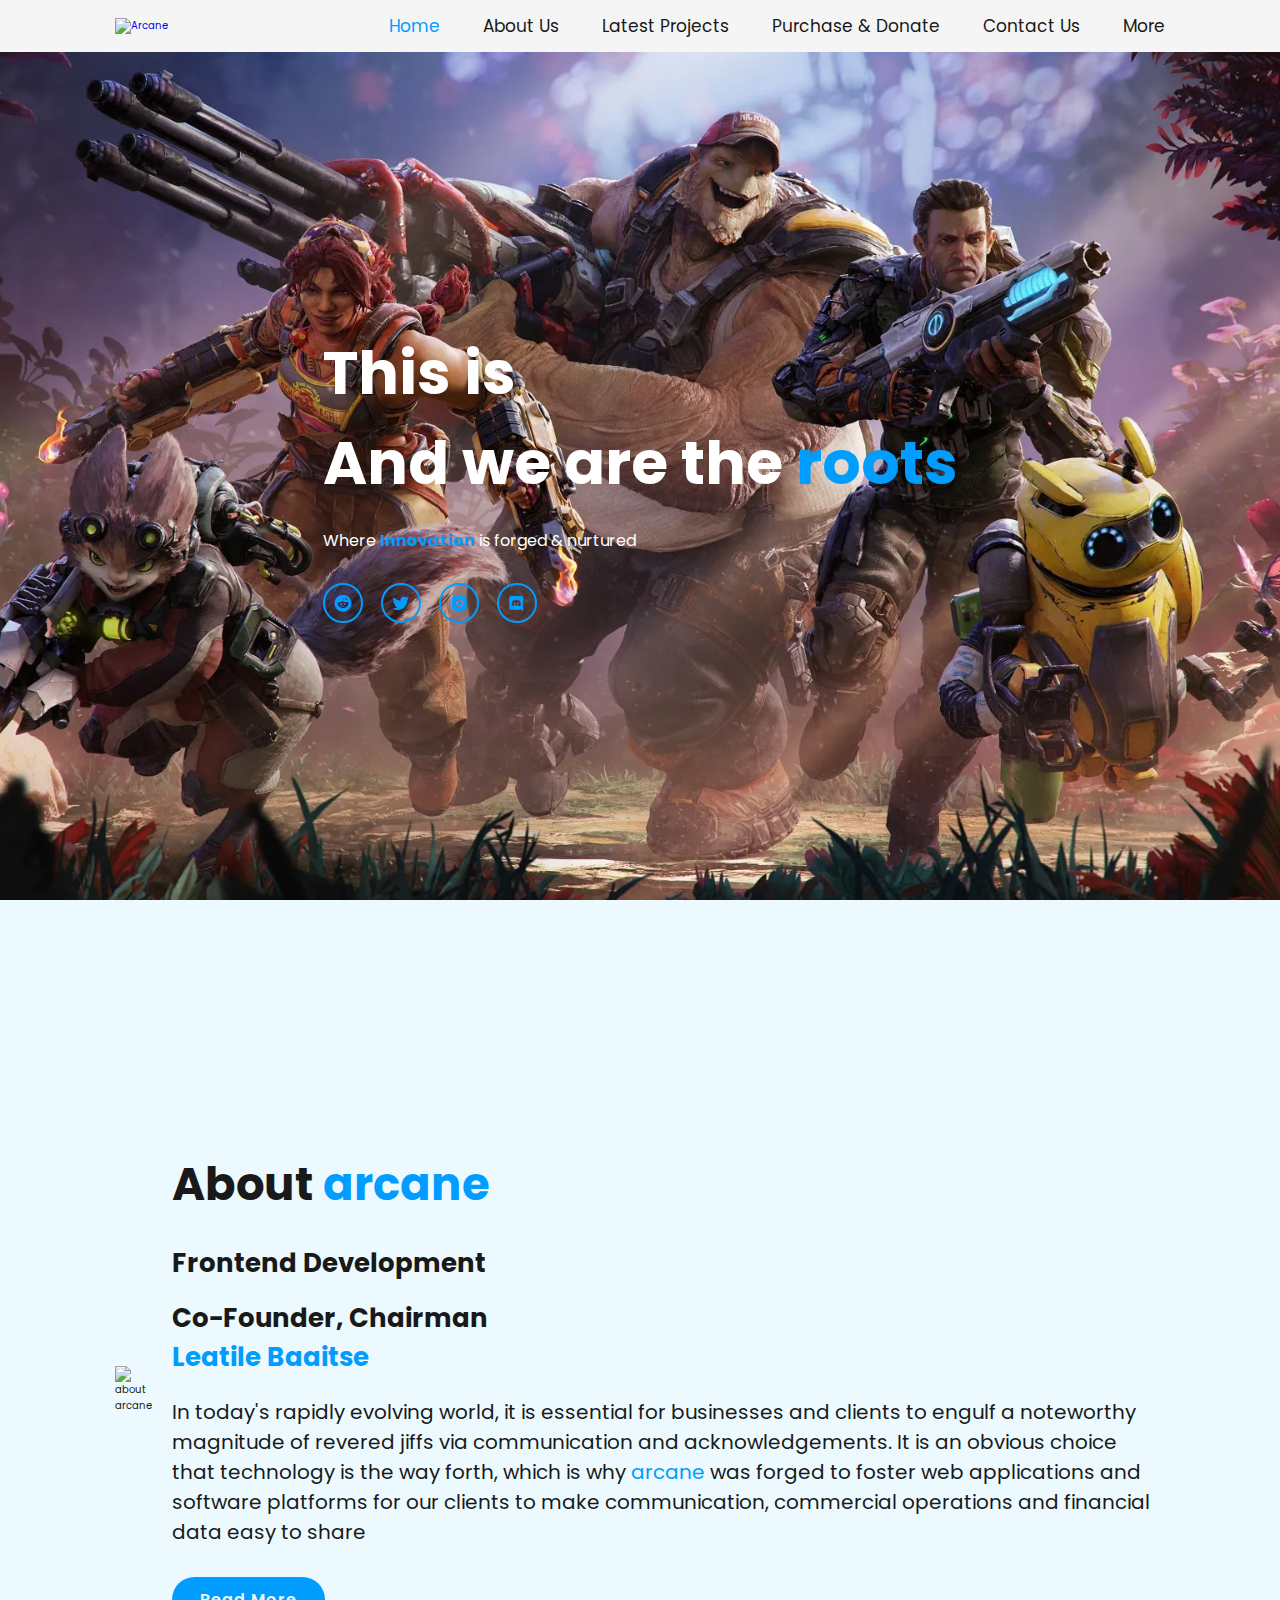
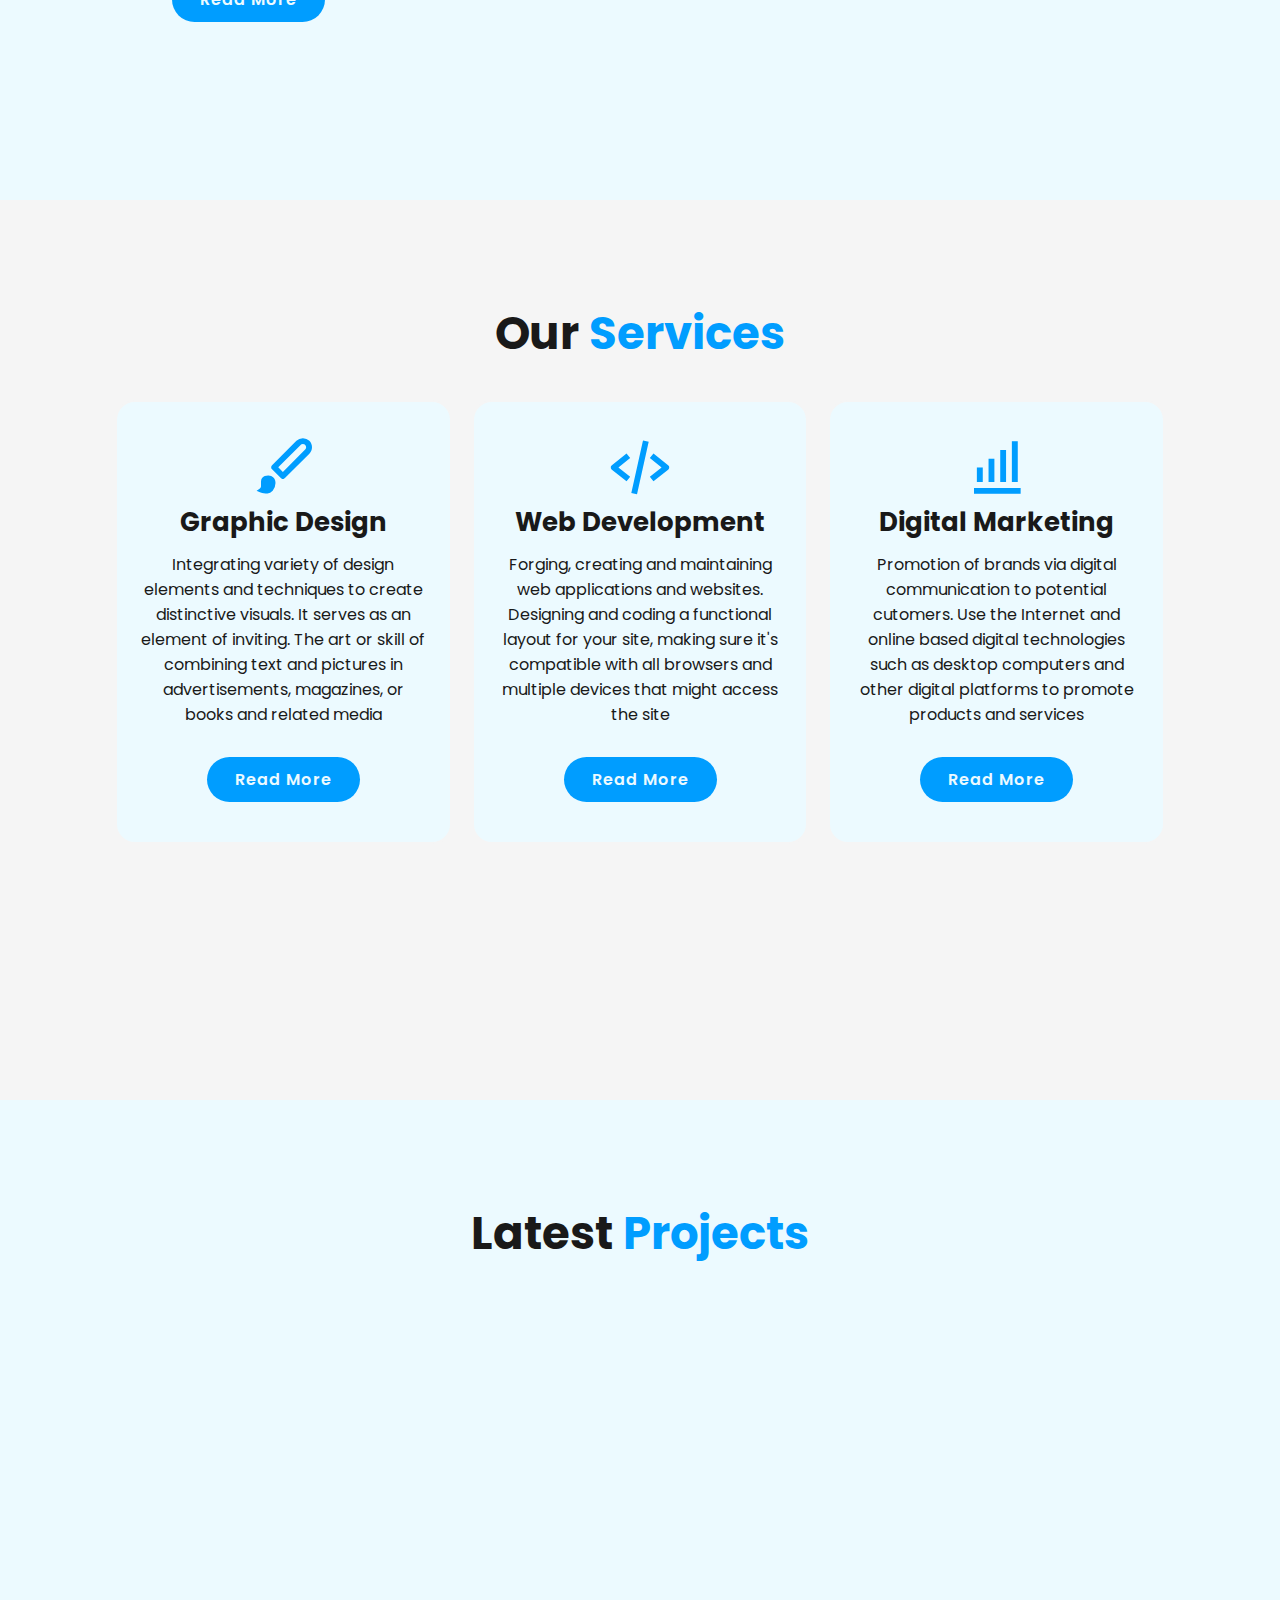
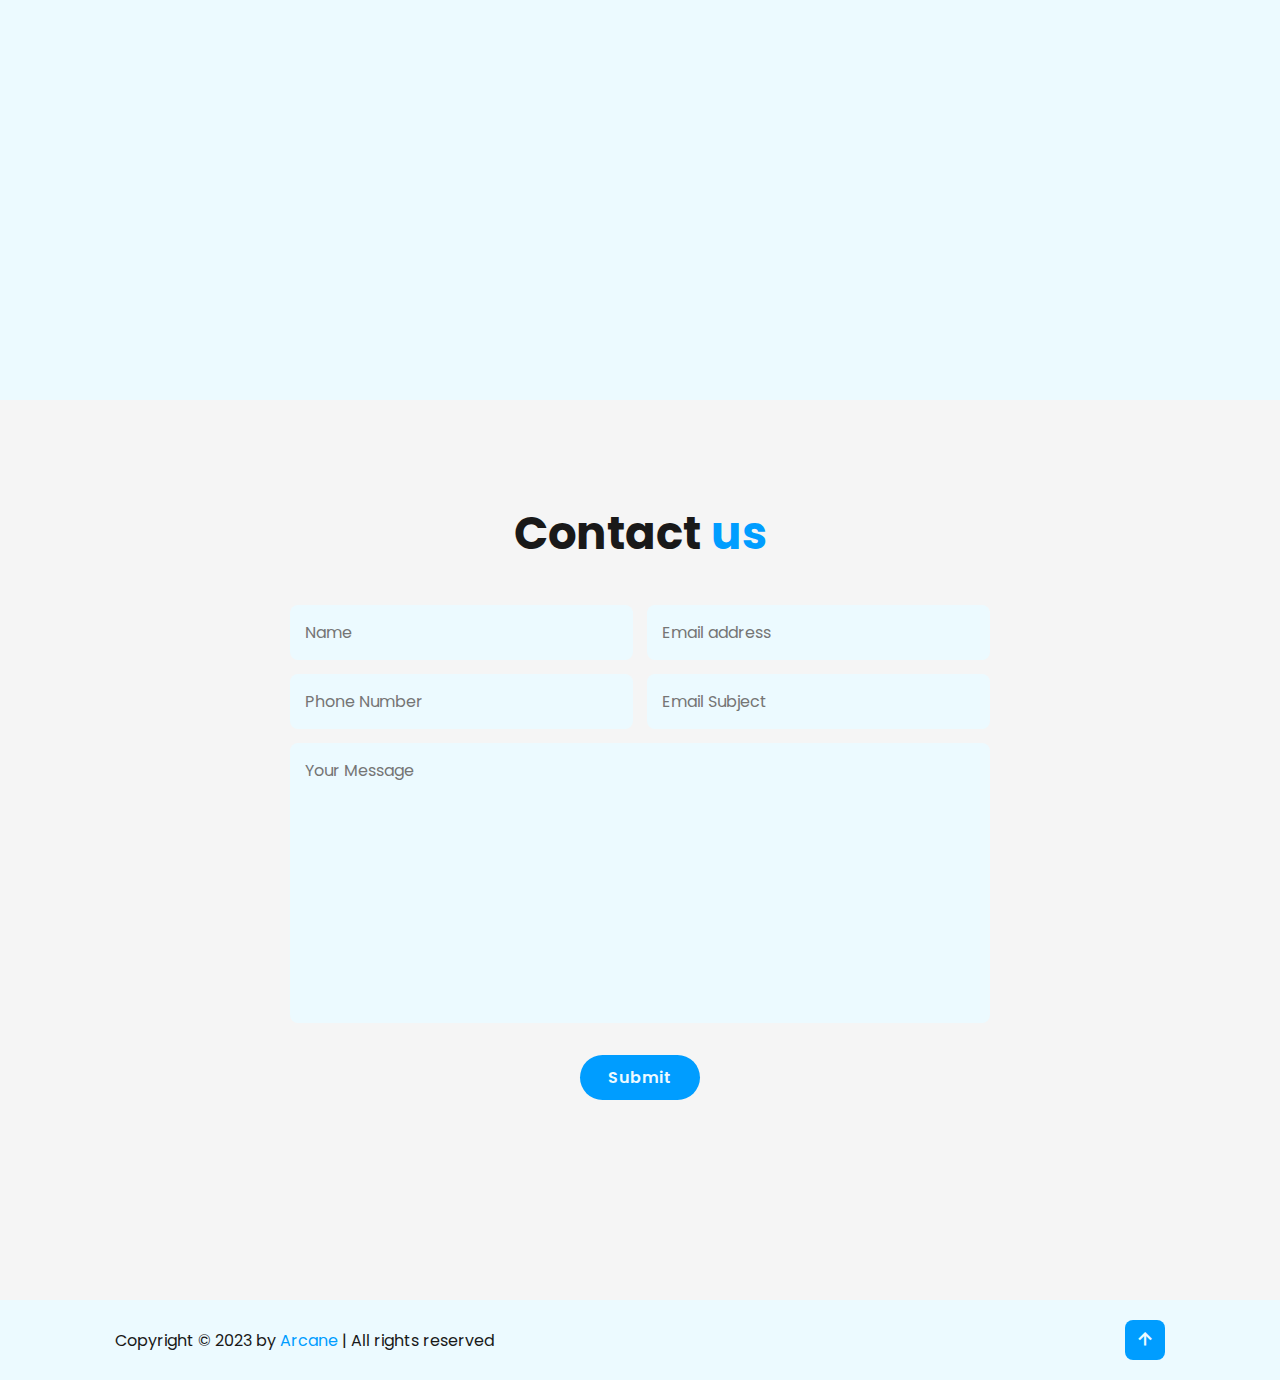
==== index.html @ 127689c5 "index.html" ====
<!DOCTYPE html>
<html lang="en">
    <head>
        
        <!-- the meta content -->
        <meta charset="UTF-8">
        <meta http-equiv="X-UA-Compatible" content="IE-edge">
        <meta name="author" content="Leatile Baaitse">
        <meta name="description" content="arcane | Official Website">
        <meta name="viewport" content="width=device-width, initial-scale=1.0">

        <!-- title of the web application-->
        <title>Arcane</title>

        <!-- The icon of the website -->
        <link rel="icon" href="images/arcane_logo_icon_blue.png" type="image/x-icon">

        <!-- box icons -->
        <link rel="stylesheet" href="https://unpkg.com/boxicons@2.1.4/css/boxicons.min.css">

        <!-- custom css -->
        <link rel="stylesheet" href="style.css">

    </head>

    <body>
        <header class="header">
            <a href="#"><img src="https://github.com/leatile-baaitse/leatile-baaitse.github.io/blob/main/Images/arcane%20full%20logo-originalBlue.png" alt="Arcane" width="150rem"></a>

            <i class="bx bx-menu" id="menu-icon"></i>

            <!-- navigation headers -->
            <nav class="navbar">
                <a href="#home" class="active">Home</a>
                <a href="#about">About Us</a>
                <a href="#latest-projects">Latest Projects</a>
                <a href="#purchase-and-donate">Purchase & Donate</a>
                <a href="#contact">Contact Us</a>
                <a href="#more">More</a>
            </nav>
        </header>

    <!-- home section design -->
    <section class="home" id="home">
        <div class="home-content">
            <div id="home-content">
                <h3>This is</h3>
                <h1><span class="multiple-text"></span></h1>
                <h3>And we are the <span class="roots">roots</span></h3>
                <p style="color: white !important;">Where <strong><span>Innovation</span></strong> is forged & nurtured</p>
                <div class="social-media">
                    <a href="https://www.reddit.com/user/leatile_baaitse/"><i class='bx bxl-reddit'></i></a>
                    <a href="https://l.instagram.com/?u=https%3A%2F%2Ftwitter.com%2Fleati1e_baaitse%3Ft%3DD_hkTur_mDHNn6bvZopiLw%26s%3D09&e=AT0lNgkpOSrmNKu3o_YJJ2LBl39YNoSayN6mY7nKVpDFxLulYG9KCJJtjbsOZ7MlpIeHb7D6_QG9SCuxCN7RpIl6BiOZ5bVms-hw3Gk"><i class='bx bxl-twitter'></i></a>
                    <a href="https://www.instagram.com/the_real_leatile/"><i class='bx bxl-instagram-alt'></i></a>
                    <a href="https://discord.com/channels/955862822938619994/955867952488525824"><i class='bx bxl-discord'></i></a>

                </div>
            </div>

    </section>

      <!-- about section design -->
      <section class="about" id="about">
        <div class="about-img">
            <img src="images/what-is-ethereum.png" alt="about arcane" width="389rem">
        </div>

        <div class="about-content">
            <h2 class="heading">About <span>arcane</span></h2>
            <br><br>
            <h3>Frontend Development</h3>
            <br>
            <h3>Co-Founder, Chairman</h3>
            <h3><span>Leatile Baaitse</span></h3>
            <p>In today's rapidly evolving world, it is essential for businesses and clients to engulf a noteworthy magnitude of revered jiffs via communication and acknowledgements. It is an obvious choice that technology is the way forth, which is why <span>arcane</span> was forged to foster web applications and software platforms for our clients to make communication, commercial operations and financial data easy to share</p>
        <a href="readMore.html" class="btn">Read More</a>
        </div>
    </section>

    
        <!-- services section design -->
        <section class="services" id="about">
            <h2 class="heading">Our <span>Services</span></h2>
            <br><br>

            <div class="services-container">
                <div class="services-box">
                    <i class='bx bxs-paint'></i>
                    <h3>Graphic Design</h3>
                    <p>Integrating variety of design elements and techniques to create distinctive visuals. It serves as an element of inviting. The art or skill of combining text and pictures in advertisements, magazines, or books and related media</p>
                <a href="#" class="btn">Read More</a>
                </div>

                <div class="services-box">
                    <i class='bx bx-code-alt'></i>
                    <h3>Web Development</h3>
                    <p>Forging, creating and maintaining web applications and websites. Designing and coding a functional layout for your site, making sure it's compatible with all browsers and multiple devices that might access the site</p>
                <a href="#" class="btn">Read More</a>
                </div>

                <div class="services-box">
                    <i class='bx bx-bar-chart-alt'></i>
                    <h3>Digital Marketing</h3>
                    <p>Promotion of brands via digital communication to potential cutomers. Use the Internet and online based digital technologies such as desktop computers and other digital platforms to promote products and services</p>
                <a href="#" class="btn">Read More</a>
                </div>
            </div>
        </section>
        
        
        <!-- portfolio section design -->
        <section class="latest-projects" id="latest-projects">
            <h2 class="heading">Latest <span>Projects</span></h2>

            <div class="portfolio-container">
                <div class="portfolio-box">
                    <img src="images/meta environment.jpg" alt="">
                    <div class="portfolio-layer">
                        <h4 style="color: whitesmoke !important;">Web Design</h4>
                        <p style="color: whitesmoke !important;">Web application forged to imitate the idea of being a chatbot. Humane responses to input are fostered</p>
                        <a href="#"><i class='bx bx-link-external'></i></a>
                    </div>
                </div>

                <div class="portfolio-box">
                    <img src="images/Person using VR Goggles.jpg" alt="">
                    <div class="portfolio-layer">
                        <h4 style="color: whitesmoke !important;">Graphic Design</h4>
                        <p style="color: whitesmoke !important;">Using technology, deign elements and techniques to create enticing visuals to attract the end user</p>
                        <a href="#"><i class='bx bx-link-external'></i></a>
                    </div>
                </div>

                <div class="portfolio-box">
                    <img src="images/VR Goggles.jpg" alt="">
                    <div class="portfolio-layer">
                        <h4 style="color: whitesmoke !important;">Comic art</h4>
                        <p style="color: whitesmoke !important;">Designing, writing and directing comics of my own for manga and comic fans to enjoy, read and nurture</p>
                        <a href="#"><i class='bx bx-link-external'></i></a>
                    </div>
                </div>

                <div class="portfolio-box">
                    <img src="images/nastec red.png" alt="">
                    <div class="portfolio-layer">
                        <h4 style="color: whitesmoke !important;">Artficial Intelligence</h4>
                        <p style="color: whitesmoke !important;">Using deep learning, neural networks back-end programming languages to support AI and ML softwares and algorithms</p>
                        <a href="#"><i class='bx bx-link-external'></i></a>
                    </div>
                </div>

                <div class="portfolio-box">
                    <img src="images/hackathon_transparent.png" alt="">
                    <div class="portfolio-layer">
                        <h4 style="color: whitesmoke !important;">Customization</h4>
                        <p style="color: whitesmoke !important;">Adding personal features and touches to media and content to make it distinctive and captivating</p>
                        <a href="#"><i class='bx bx-link-external'></i></a>
                    </div>
                </div>

                <div class="portfolio-box">
                    <img src="images/what-is-ethereum.png" alt="">
                    <div class="portfolio-layer">
                        <h4 style="color: whitesmoke !important;">Photoshop</h4>
                        <p style="color: whitesmoke !important;">Using Adobe software to design and customize media including photos, videos and logo packages</p>
                        <a href="#"><i class='bx bx-link-external'></i></a>
                    </div>
                </div>

            </div>
        </section>

        <!-- contact section design -->
        <section class="contact" id="contact">
            <h2 class="heading">Contact <span>us</span></h2>
        
            <form action="contact.php"      method="post">
                <div class="input-box">
                    <input type="text" id="name" name="name" placeholder="Name" required>
                    <input type="email" id="email" name="email" placeholder="Email address" required>
                </div>
                <div class="input-box">
                    <input type="tel" id="phone" name="phone" placeholder="Phone Number" required="false">
                    <input type="text" id="subject" name="subject" placeholder="Email Subject" required>
                </div>
                <textarea name="message" id="message" cols="30" rows="10" placeholder="Your Message" required="true"></textarea>
                <a href="thankyou.html"><button type="submit" value="Send Message" class="btn" name="submit">Submit</button></a>
            </form>

        </section>

        <!-- footer design -->
        <footer class="footer">
            <div class="footer-text">
                <p>Copyright &copy; 2023 by <span>Arcane</span> | All rights reserved</p>
            </div>

            <div class="footer-iconTop">
                <a href="#home"><i class='bx bx-up-arrow-alt'></i></a>
            </div>
        </footer>

         <!-- scroll reveal -->
         <script src="https://unpkg.com/scrollreveal"></script>

         <!-- typed js -->
         <script src="https://unpkg.com/typed.js@2.0.16/dist/typed.umd.js"></script>
 
         <!-- custom javascript -->
         <script src="js/script.js"></script>
 
         <!-- Load library from the CDN -->
         <script src="https://unpkg.com/typed.js@2.0.16/dist/typed.umd.js"></script>

         <!--================= typed js ==================*/-->
         <script>
            var typedOne = new Typed('.multiple-text', {
                strings: ['arcane', 'magic', 'a unison','the future'],
                typeSpeed: 150,
                backSpeed: 150,
                backDelay: 1000,
                loop: true
            });
        </script>
            
    </body>
</html>

</html>
---- style.css ----
@import url('https://fonts.googleapis.com/css2?family=Poppins:wght@300;400;500;600;700;800;900&display=swap');

* {
    margin: 0;
    padding: 0;
    box-sizing:border-box;
    text-decoration: none;
    border: none;
    outline: none;
    scroll-behavior: smooth;
    font-family: 'Poppins', sans-serif;
}

:root {
    --bg-color: whitesmoke !important;
    --second-bg-color: rgb(236, 250, 255);
    --text-color: rgb(25, 25, 25) !important;
    --main-color: rgb(0, 157, 255);
}

html {
    font-size: 62.5%;
    overflow-x: hidden;
}

body {
    background: var(--bg-color);
    color: var(--text-color);
}

section {
    min-height: 100vh;
    padding: 10rem 9% 2rem;
}

.header { 
    position: fixed;
    top: 0;
    left: 0;
    width: 100%;
    padding: 1.3rem 9%;
    background: var(--bg-color);
    display: flex;
    justify-content: space-between;
    align-items: center;
    z-index: 100;
}

.header.sticky {
    border-bottom: .1rem solid rgba(0, 0, 0, .2);
}

.logo {
    font-size: 2.5rem;
    color: var(--text-color);
    font-weight: 600;
    cursor: default;
}

.navbar a {
    font-size: 1.7rem;
    color: var(--text-color);
    margin-left: 4rem;
    transition: 1.2s;
}

.navbar a:hover,
.navbar a.active {
    color: var(--main-color);
    text-shadow: var(--second-bg-color);
    transition: .5s ease;
}

#menu-icon {
    font-size: 3.6rem;
    color: var(--text-color);
    display: none;
}

.home {
    display: flex;
    justify-content: center;
    align-items: center;
}

.home {
    background-image: url(Images/crucible_keyart_8000x4501.webp) !important;
    background-size: cover !important;
    background-position: center !important;
    height: 100vh !important;
    display: flex !important;
    justify-content: center !important;
    align-items: center !important;
}

#img-thank-you {
    background-size: cover !important;
    display: grid !important;
    justify-content: right !important;
    align-items: right !important;
}

.home-content h3 {
    color: white !important;
    font-size: 6rem !important;
}

.home-content h1 {
    text-align: left !important;
    justify-content: left !important;
    font-size: 8rem !important;
}

.roots:hover {
    opacity: 100;
    transition: 1.0s ease !important;
}

.animated-text {
        position: absolute;
        left: -100%;
        top: 50%;
        animation-name: slideInFromLeft;
        animation-duration: 2s !important;
        animation-timing-function: ease-out !important;
}

@keyframes slideInFromLeft {
    0% {
        transform: translateX(-100%);
    }

    50% {
        transform: translateX(-25%);
    }

    100% {
        transform: translateX(0);
    }
}

.home-content img {
    width: 35vw;
    animation: floatImage 4s ease-in-out infinite;
}

@keyframes floatImage {
    0% {
        transform: translateY(0);
    }
    50% {
        transform: translateY(-2.4rem);
    }
    100% {
        transform: translateY(0);
    }
}

.home-content h3 {
    font-size: 3.2rem;
    font-weight: 700;
}

.home-content h3:nth-of-type(2) {
    margin-bottom: 2rem;
}

span {
    color: var(--main-color);
}

.home-content h1 {
    font-size: 5.6rem;
    font-weight: 700;
    line-height: 1.3;
}

.home-content p {
    font-size: 1.6rem;
}

.social-media a {
    display: inline-flex;
    justify-content: center;
    align-items: center;
    width: 4rem;
    height: 4rem;
    background: transparent;
    border: .2rem solid var(--main-color);
    border-radius: 50%;
    font-size: 2rem;
    color: var(--main-color);
    margin: 3rem 1.5rem 3rem 0;
    transition: 1s ease;
}

.social-media a:hover {
    background: var(--main-color);
    color: var(--second-bg-color);
    box-shadow: 0 0 1rem var(--main-color);
}

.btn {
    display: inline-block;
    padding: 1rem 2.8rem;
    background: var(--main-color);
    border-radius: 4rem;
    box-shadow: none;
    font-size: 1.6rem;
    color: var(--second-bg-color);
    letter-spacing: .1rem;
    font-weight: 600;
    transition: .5s ease-in-out;
}

.btn:hover {
    box-shadow: 0 0 1rem var(--main-color);
    transition: .5s ease;
}

.about {
    display: flex;
    justify-content: center;
    align-items: center;
    gap: 2rem;
    background: var(--second-bg-color);
}

.about .about-content p {
    font-size: 2rem;
}

.about-img img{
    width: 35vw;
}

.heading {
    text-align: center;
    font-size: 4.5rem;
}

.about-content h2 {
    text-align: left;
    line-height: 1.2;
}

.about-content h3 {
    font-size: 2.6rem;
}

.about-content p {
    font-size: 1.6rem;
    margin: 2rem 0 3rem;
}

.latest-projects h2 {
    margin-bottom: 5rem;
}

.services-container {
    display: flex;
    justify-content: center;
    align-items: center;
    flex-wrap: wrap;
    gap: 2rem;
}

.services-container .services-box {
    flex: 1 1 30rem;
    background: var(--second-bg-color);
    padding: 3rem 2rem 4rem;
    border-radius: 2rem;
    text-align: center;
    border: .2rem solid var(--bg-color);
    transition: .5s ease;
}

.services-container .services-box:hover {
    border-color: var(--main-color);
    transform: scale(1.05);
}

.services-box i {
    font-size: 7rem;
    color: var(--main-color);
}

.services-box h3 {
    font-size: 2.6rem;
}

.services-box p {
    font-size: 1.6rem;
    margin: 1rem 0 3rem;
}

.portfolio {
    background: var(--second-bg-color);
}

.portfolio h2{
    margin-bottom: 4rem;
}

.portfolio-container {
    display: grid;
    grid-template-columns: repeat(3, 1fr);
    align-items: center;
    gap: 2.5rem;
}

.portfolio-container .portfolio-box {
    position: relative;
    border-radius: 2rem;
    box-shadow: 0 0 1rem var(--bg-color);
    overflow: hidden;
    display: flex;
}

.portfolio-box img {
    width: 100%;
    transition: .5s ease;
}

.portfolio-box:hover img {
    transform: scale(1.4);
}

.portfolio-box .portfolio-layer {
    position: absolute;
    bottom: 0;
    left: 0;
    width: 100%;
    height: 100%;
    background: linear-gradient(rgba(0, 0, 0, .1), var(--main-color));
    display: flex;
    justify-content: center;
    align-items: center;
    flex-direction: column;
    text-align: center;
    padding: 0 4rem;
    transform: translateY(100%);
    transition: .5s ease;
}

.portfolio-box:hover .portfolio-layer {
    transform: translateY(0);
}

.portfolio-layer h4 {
    font-size: 3rem;
}

.portfolio-layer p {
    font-size: 1.6rem;
    margin: .3rem 0 1rem;
}

.portfolio-layer a {
    display: inline-flex;
    justify-content: center;
    align-items: center;
    width: 5rem;
    height: 5rem;
    background: var(--text-color);
    border-radius: 50%;
    transition: .4s ease-in-out;
}

.portfolio-layer a:hover {
    box-shadow: 0 0 5rem white;
    transition: .4s ease-in-out;
}

.portfolio-layer a i {
    font-size: 2rem;
    color: var(--second-bg-color);
}

.latest-projects {
    background: var(--second-bg-color);
}

.contact h2 {
    margin-bottom: 3rem;
}

.contact form {
    max-width: 70rem;
    margin: 1rem auto;
    text-align: center;
    margin-bottom: 3rem;
}

.contact form .input-box {
    display: flex;
    justify-content: space-between;
    flex-wrap: wrap;
}

.contact form .input-box input,
.contact form textarea {
    width: 100%;
    padding: 1.5rem;
    font-size: 1.6rem;
    color: var(--text-color);
    background: var(--second-bg-color);
    border-radius: .8rem;
    margin: .7rem 0;
}

.contact form .input-box input {
    width: 49%;
}

.contact form textarea {
    resize: none;
}

.contact form .btn {
    margin-top: 2rem;
    cursor: pointer;
}

.footer {
    display: flex;
    justify-content: space-between;
    align-items: center;
    flex-wrap: wrap;
    padding: 2rem 9%;
    background: var(--second-bg-color);
}

.footer-text p {
    font-size: 1.6rem;
}

.footer-iconTop a {
    display: inline-flex;
    justify-content: center;
    align-items: center;
    padding: .8rem;
    background: var(--main-color);
    border-radius: .8rem;
    transition: .5s ease;
}

.footer-iconTop a:hover {
    box-shadow: 0 0 1rem var(--main-color);
}

.footer-iconTop a i {
    font-size: 2.4rem;
    color: var(--second-bg-color);
}

/* BREAKPOINTS */
@media (max-width: 1200px) {
    html {
        font-size: 55%;
    }
}

@media (max-width: 991px) {
    .header {
        padding: 2rem 3%;
    }

    section {
        padding: 10rem 3% 2rem;
    }

    .services {
        padding-bottom: 7rem;
    }

    .portfolio {
        padding-bottom: 7rem;
    }

    .contact {
        min-height: auto;
    }

    .footer {
        padding: 2rem 3%;
    }
}

@media (max-width: 768px) {
    #menu-icon {
        display: block;
    }

    .navbar {
        position: absolute;
        top: 100%;
        left: 0;
        width: 100%;
        padding: 1rem 3%;
        background: var(--bg-color);
        border-top: .1rem solid rgba(0, 0, 0, .2);
        box-shadow: 0 .5rem 1rem rgba(0, 0, 0, .2);
        display: none;
    }

    .navbar.active {
        display: block;
    }

    .navbar a {
        display: block;
        font-size: 2rem;
        margin: 3rem 0;
    }

    .home {
        flex-direction: column;
    }

    .home-content h3 {
        font-size: 2.6rem;
    }

    .home-content h1 {
        font-size: 5rem;
    }

    .home-img img {
        width: 70vw;
        margin-top: 4rem;
    }

    .about {
        flex-direction: column-reverse;
    }

    .about img {
        width: 70vw;
        margin-top: 4rem;
    }

    .services h2 {
        margin-bottom: 3rem;
    }

    .portfolio h2 {
        margin-bottom: 3rem;
    }

    .portfolio-container {
        grid-template-columns: repeat(2, 1fr);
    }
}


@media (max-width: 617px) {
    .portfolio-container {
        grid-template-columns: 1fr;
    }
}

@media (max-width: 450px) {
    html {
        font-size: 50%;
    }

    .contact form .input-box input {
        width: 100%;
    }
}

@media (max-width: 365px) {
    .home-img img {
        width: 90vw;
    }

    .about-img img {
        width: 90vw;
    }

    .footer {
        flex-direction: column-reverse;
    }

    .footer p {
        text-align: center;
        margin-top: 2rem;
    }
}
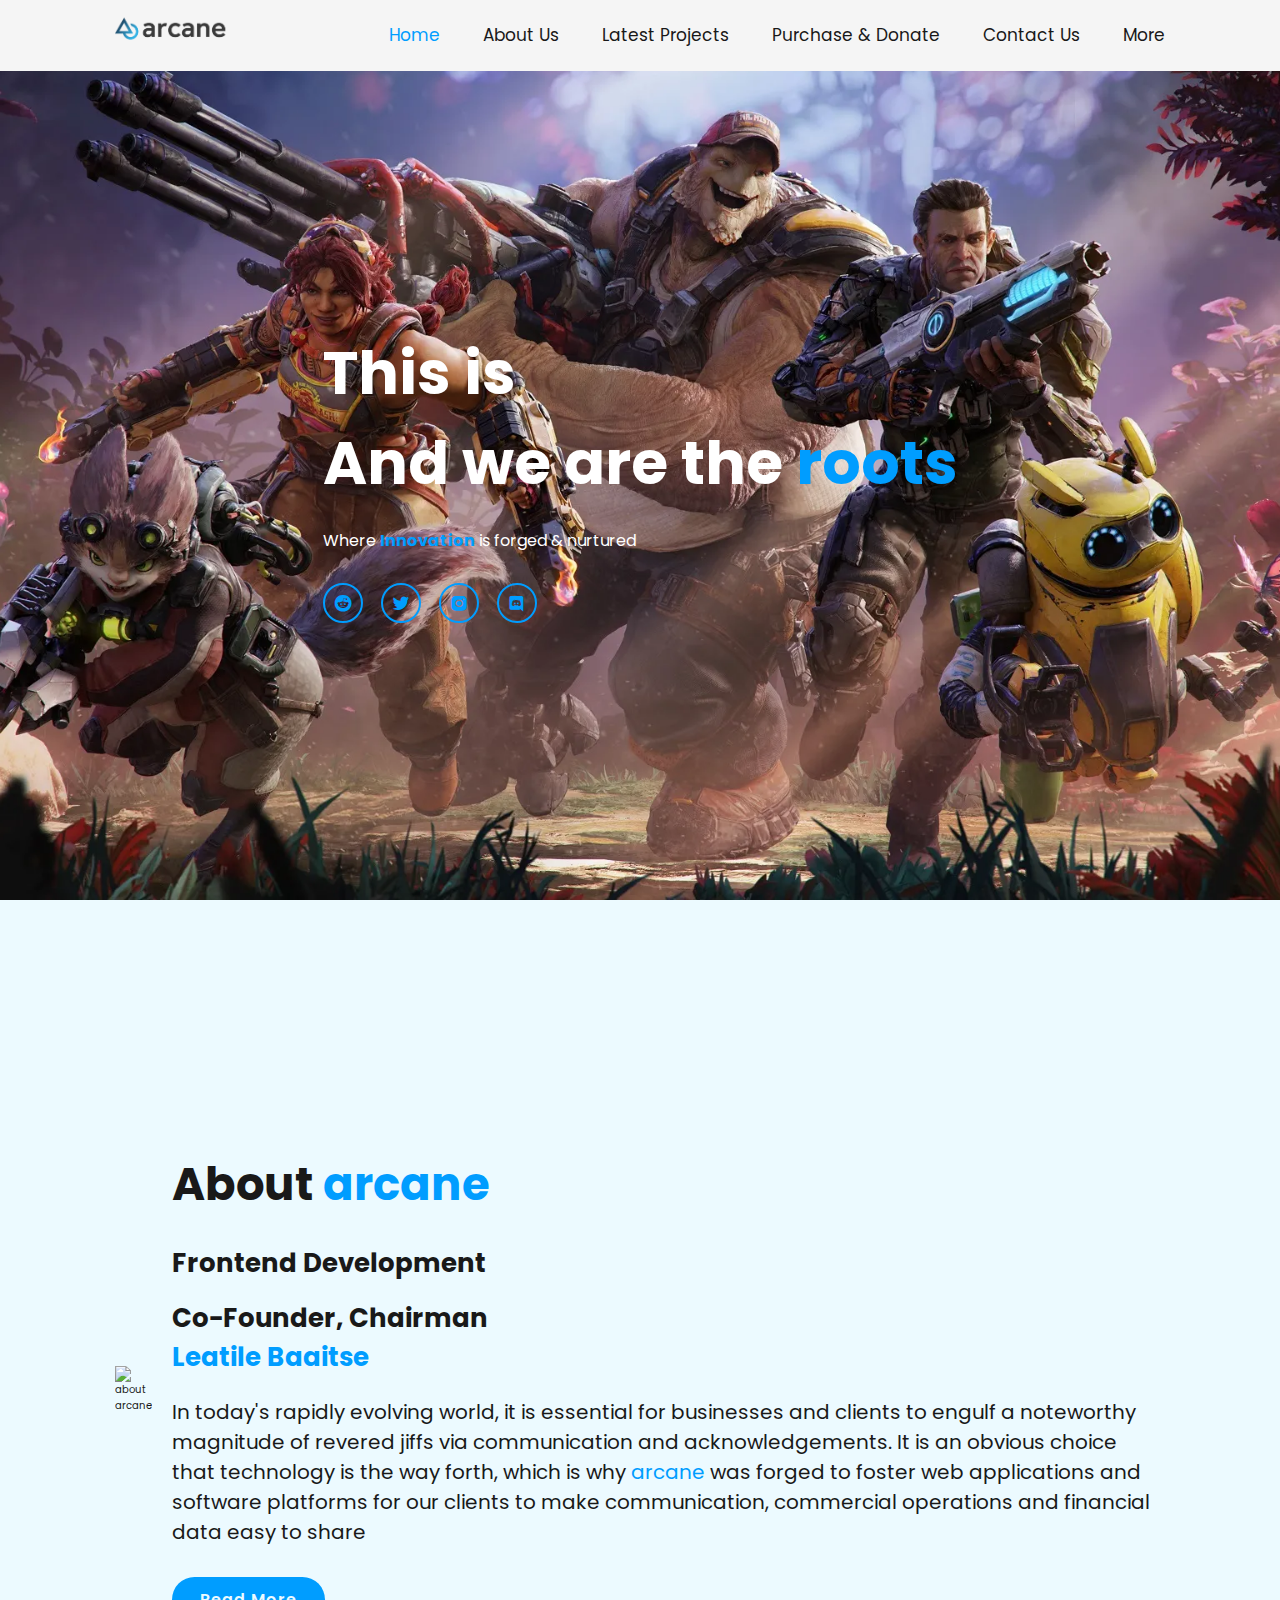
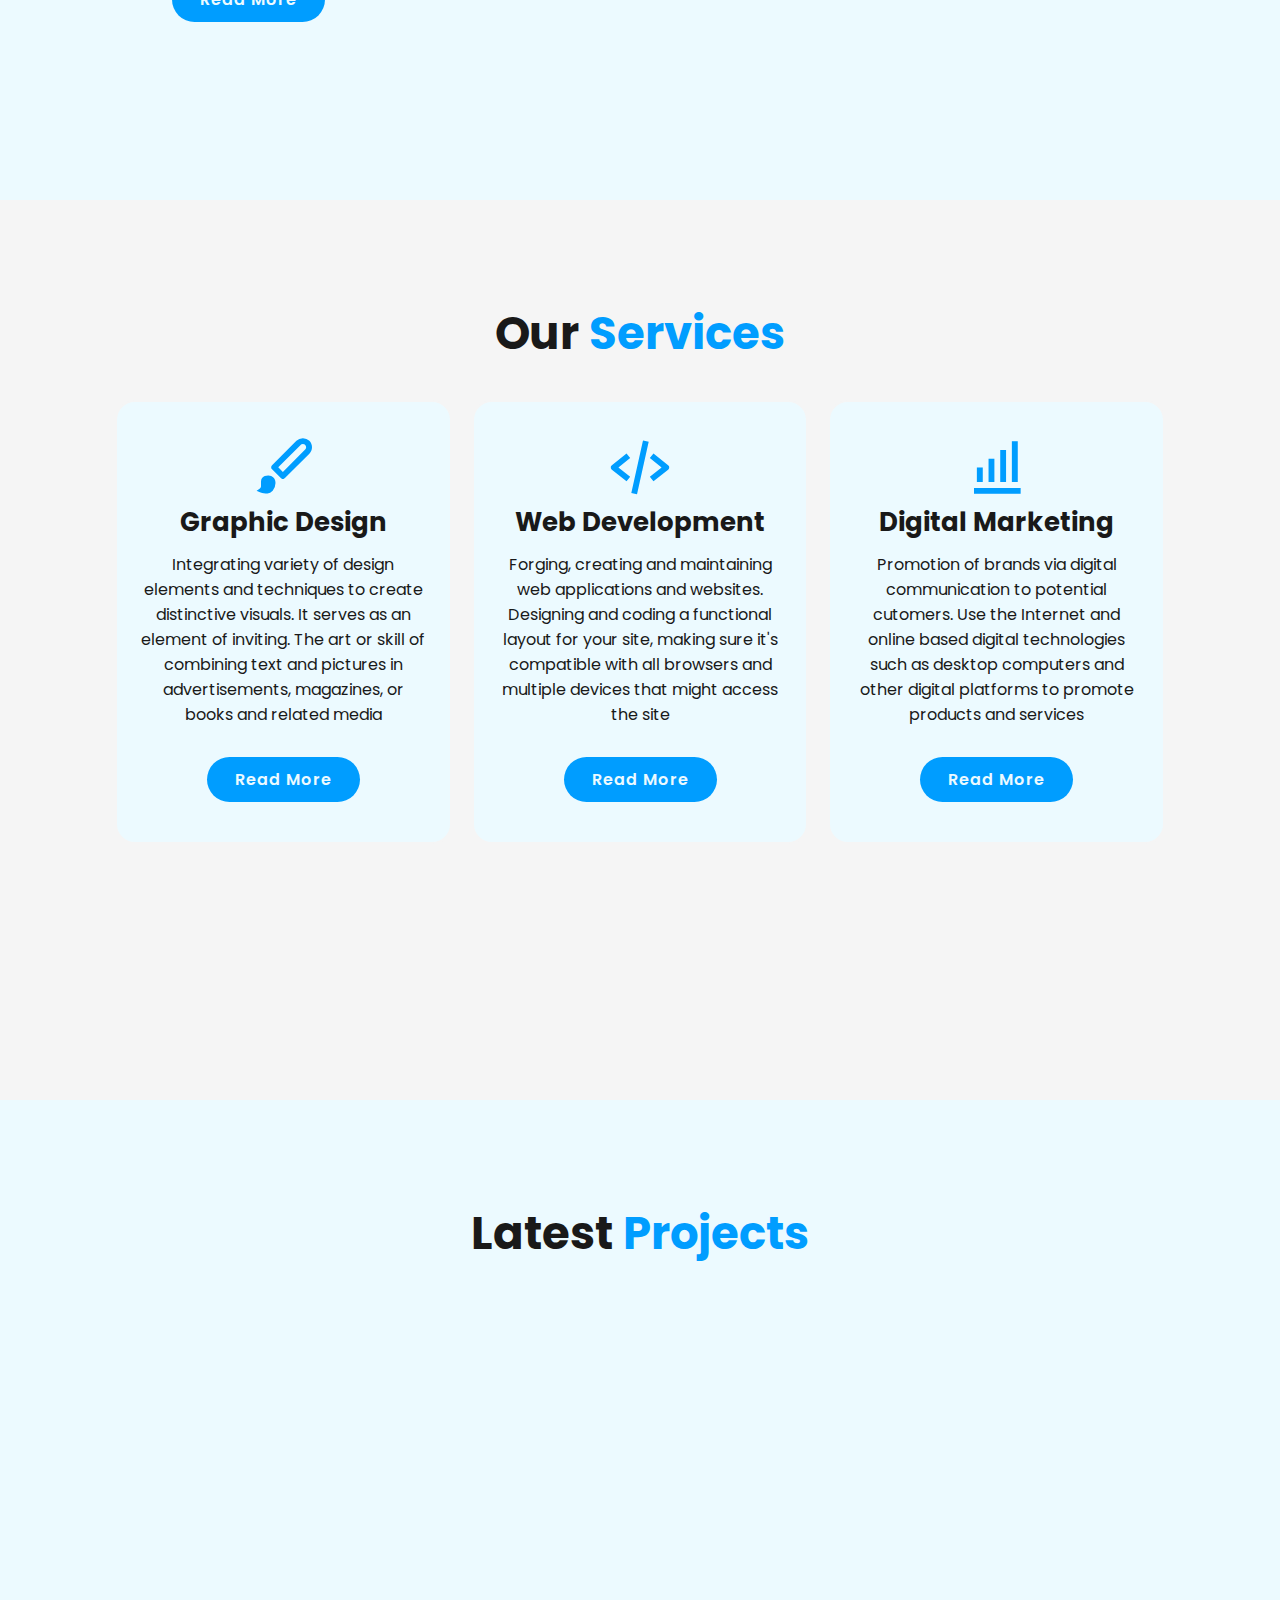
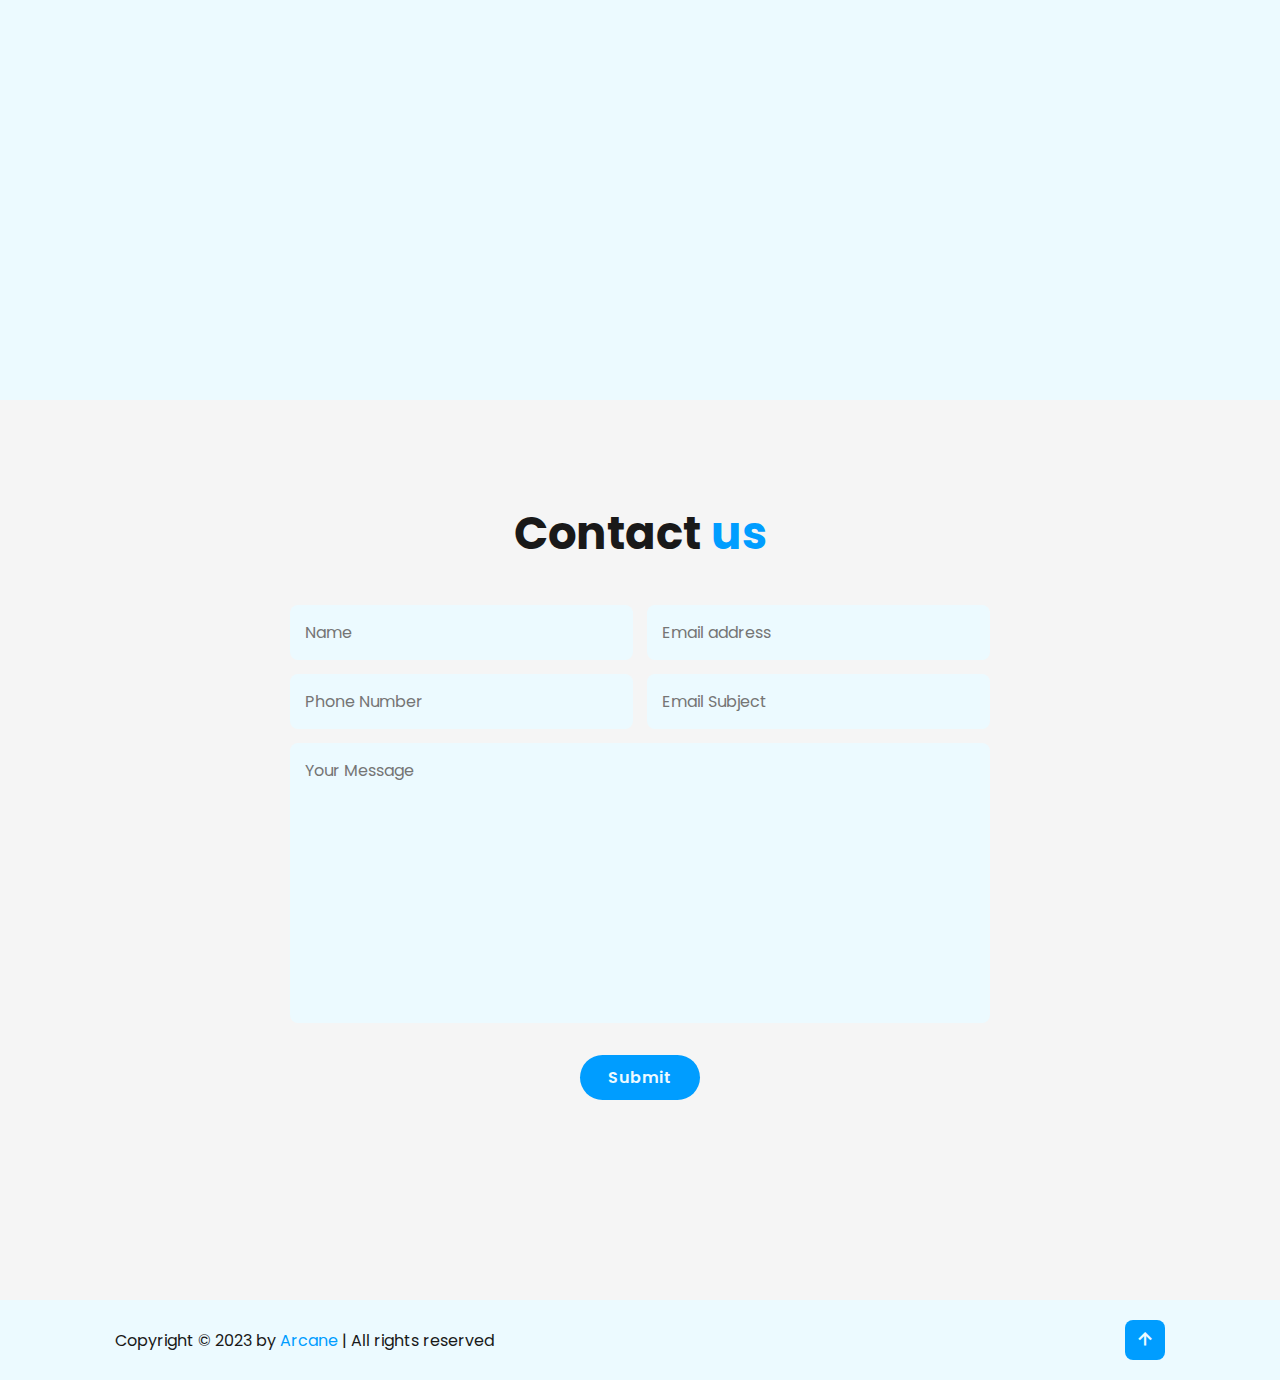
==== commit 9c97bb99: "index.html" ====
--- a/index.html
+++ b/index.html
@@ -13,7 +13,7 @@
         <title>Arcane</title>
 
         <!-- The icon of the website -->
-        <link rel="icon" href="images/arcane_logo_icon_blue.png" type="image/x-icon">
+        <link rel="icon" href="https://github.com/leatile-baaitse/leatile-baaitse.github.io/blob/main/Images/arcane_logo_icon_blue.png" type="image/x-icon">
 
         <!-- box icons -->
         <link rel="stylesheet" href="https://unpkg.com/boxicons@2.1.4/css/boxicons.min.css">
@@ -25,7 +25,7 @@
 
     <body>
         <header class="header">
-            <a href="#"><img src="https://github.com/leatile-baaitse/leatile-baaitse.github.io/blob/main/Images/arcane%20full%20logo-originalBlue.png" alt="Arcane" width="150rem"></a>
+            <a href="#"><img src="Images/arcane full logo-originalBlue.png" alt="Arcane" width="150rem"></a>
 
             <i class="bx bx-menu" id="menu-icon"></i>
 
@@ -62,7 +62,7 @@
       <!-- about section design -->
       <section class="about" id="about">
         <div class="about-img">
-            <img src="images/what-is-ethereum.png" alt="about arcane" width="389rem">
+            <img src="https://github.com/leatile-baaitse/leatile-baaitse.github.io/blob/main/Images/what-is-ethereum.png" alt="about arcane" width="389rem">
         </div>
 
         <div class="about-content">
@@ -114,7 +114,7 @@
 
             <div class="portfolio-container">
                 <div class="portfolio-box">
-                    <img src="images/meta environment.jpg" alt="">
+                    <img src="https://github.com/leatile-baaitse/leatile-baaitse.github.io/blob/main/Images/meta environment.jpg" alt="">
                     <div class="portfolio-layer">
                         <h4 style="color: whitesmoke !important;">Web Design</h4>
                         <p style="color: whitesmoke !important;">Web application forged to imitate the idea of being a chatbot. Humane responses to input are fostered</p>
@@ -123,7 +123,7 @@
                 </div>
 
                 <div class="portfolio-box">
-                    <img src="images/Person using VR Goggles.jpg" alt="">
+                    <img src="https://github.com/leatile-baaitse/leatile-baaitse.github.io/blob/main/Images/Person using VR Goggles.jpg" alt="">
                     <div class="portfolio-layer">
                         <h4 style="color: whitesmoke !important;">Graphic Design</h4>
                         <p style="color: whitesmoke !important;">Using technology, deign elements and techniques to create enticing visuals to attract the end user</p>
@@ -132,7 +132,7 @@
                 </div>
 
                 <div class="portfolio-box">
-                    <img src="images/VR Goggles.jpg" alt="">
+                    <img src="https://github.com/leatile-baaitse/leatile-baaitse.github.io/blob/main/Images/VR Goggles.jpg" alt="">
                     <div class="portfolio-layer">
                         <h4 style="color: whitesmoke !important;">Comic art</h4>
                         <p style="color: whitesmoke !important;">Designing, writing and directing comics of my own for manga and comic fans to enjoy, read and nurture</p>
@@ -141,7 +141,7 @@
                 </div>
 
                 <div class="portfolio-box">
-                    <img src="images/nastec red.png" alt="">
+                    <img src="https://github.com/leatile-baaitse/leatile-baaitse.github.io/blob/main/Images/nastec red.png" alt="">
                     <div class="portfolio-layer">
                         <h4 style="color: whitesmoke !important;">Artficial Intelligence</h4>
                         <p style="color: whitesmoke !important;">Using deep learning, neural networks back-end programming languages to support AI and ML softwares and algorithms</p>
@@ -150,7 +150,7 @@
                 </div>
 
                 <div class="portfolio-box">
-                    <img src="images/hackathon_transparent.png" alt="">
+                    <img src="https://github.com/leatile-baaitse/leatile-baaitse.github.io/blob/main/Images/hackathon_transparent.png" alt="">
                     <div class="portfolio-layer">
                         <h4 style="color: whitesmoke !important;">Customization</h4>
                         <p style="color: whitesmoke !important;">Adding personal features and touches to media and content to make it distinctive and captivating</p>
@@ -159,7 +159,7 @@
                 </div>
 
                 <div class="portfolio-box">
-                    <img src="images/what-is-ethereum.png" alt="">
+                    <img src="https://github.com/leatile-baaitse/leatile-baaitse.github.io/blob/main/Images/what-is-ethereum.png" alt="">
                     <div class="portfolio-layer">
                         <h4 style="color: whitesmoke !important;">Photoshop</h4>
                         <p style="color: whitesmoke !important;">Using Adobe software to design and customize media including photos, videos and logo packages</p>
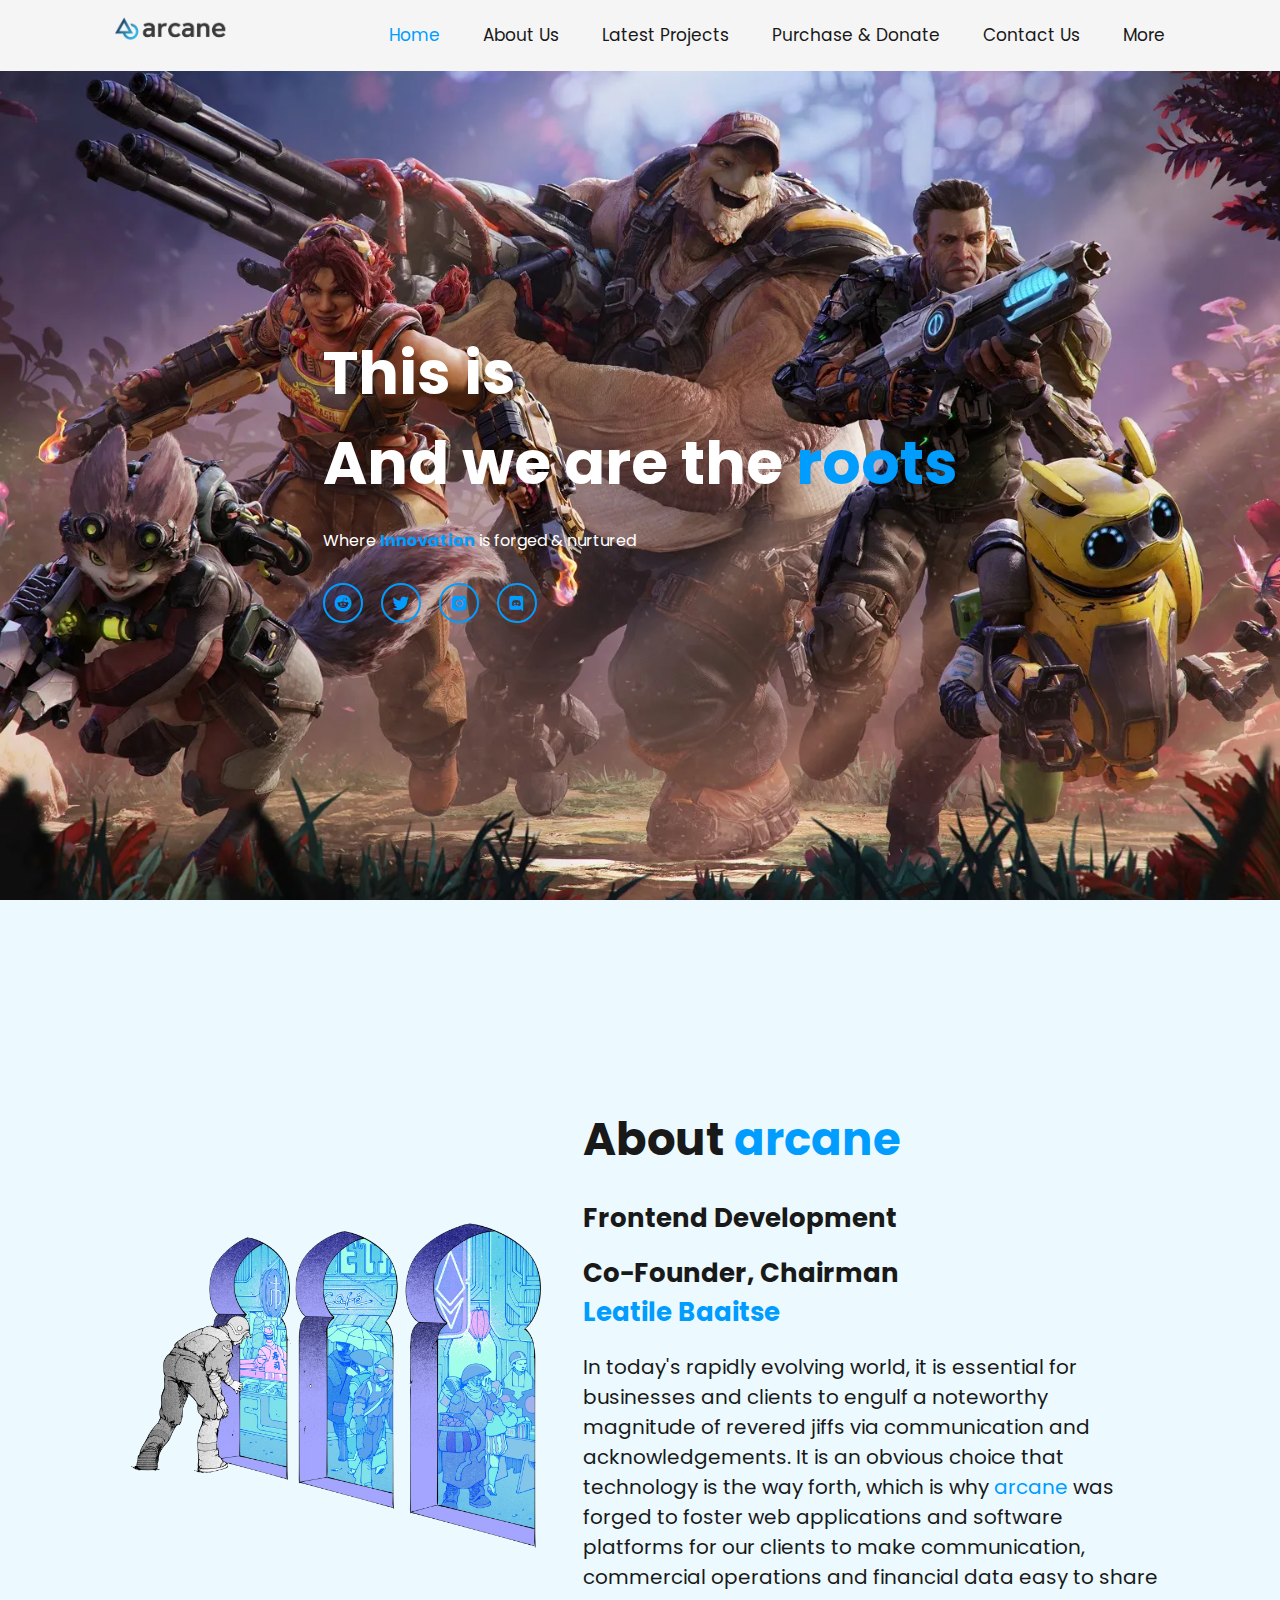
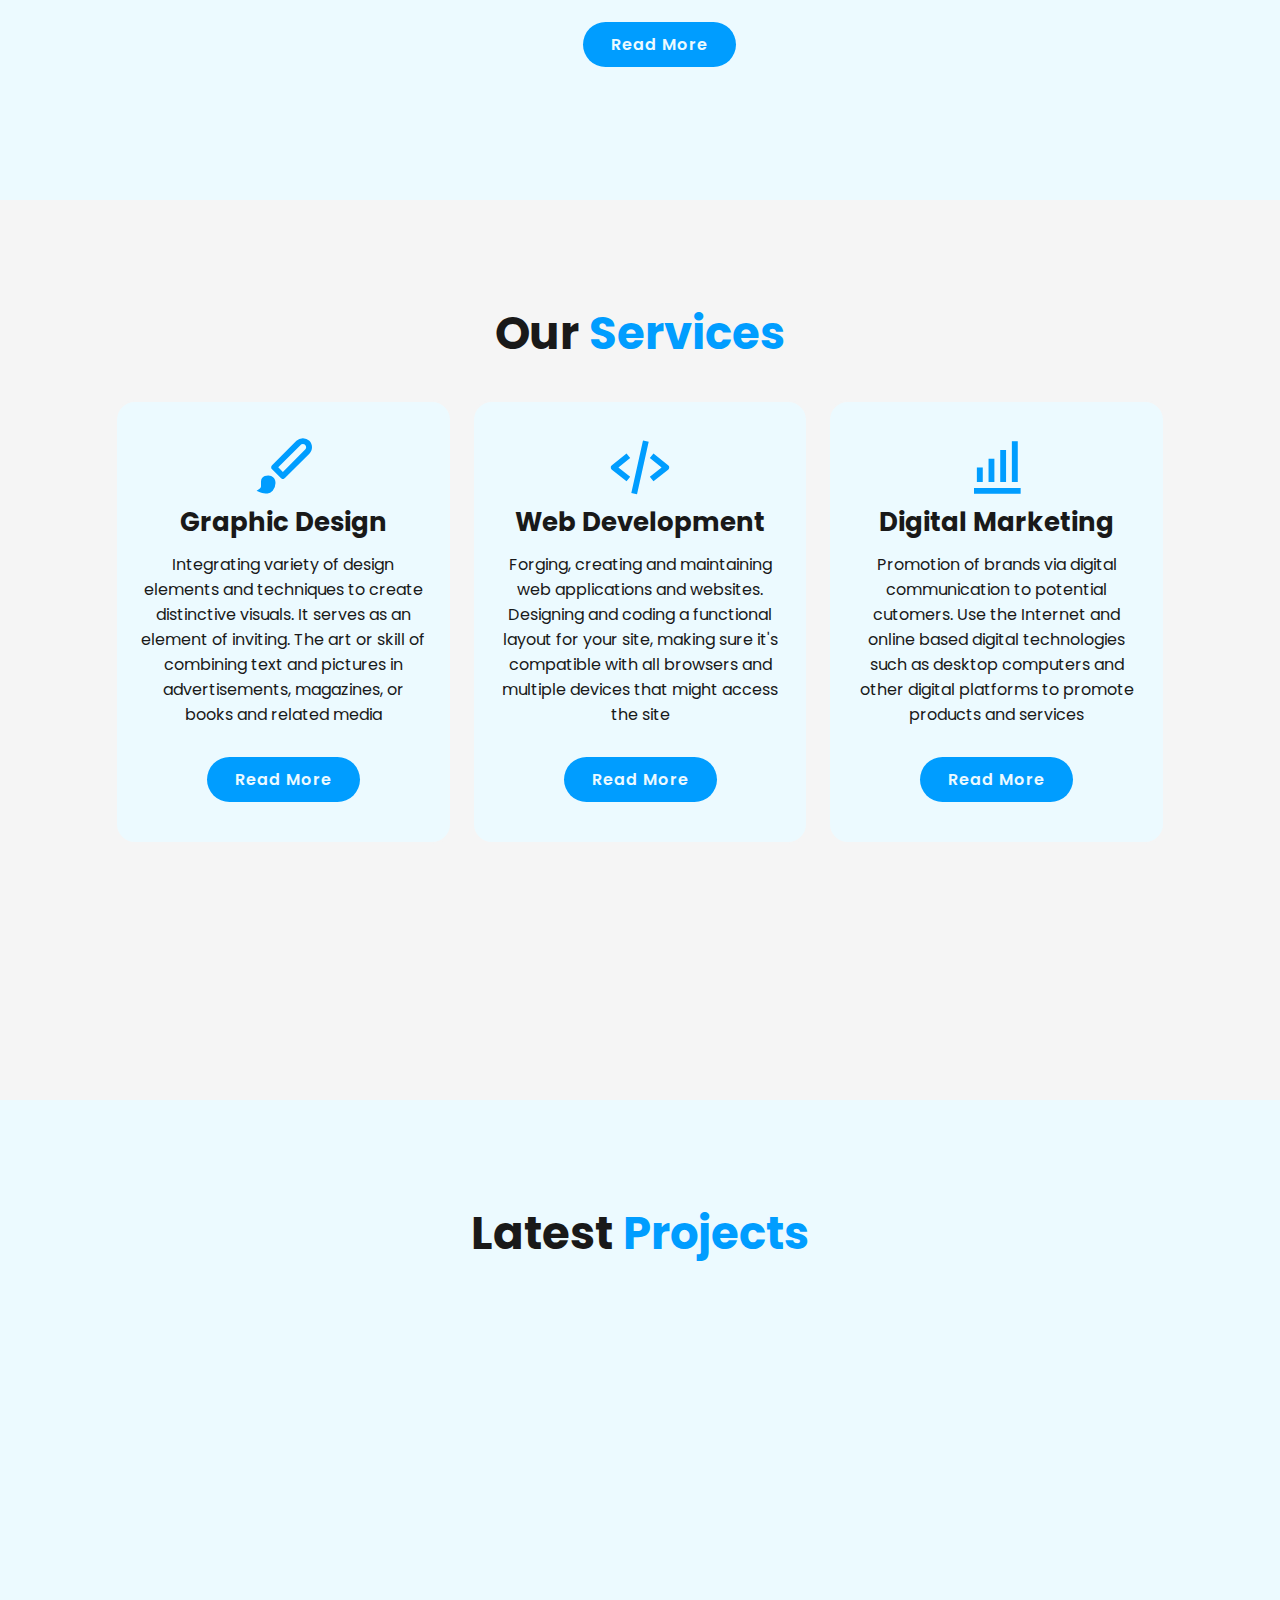
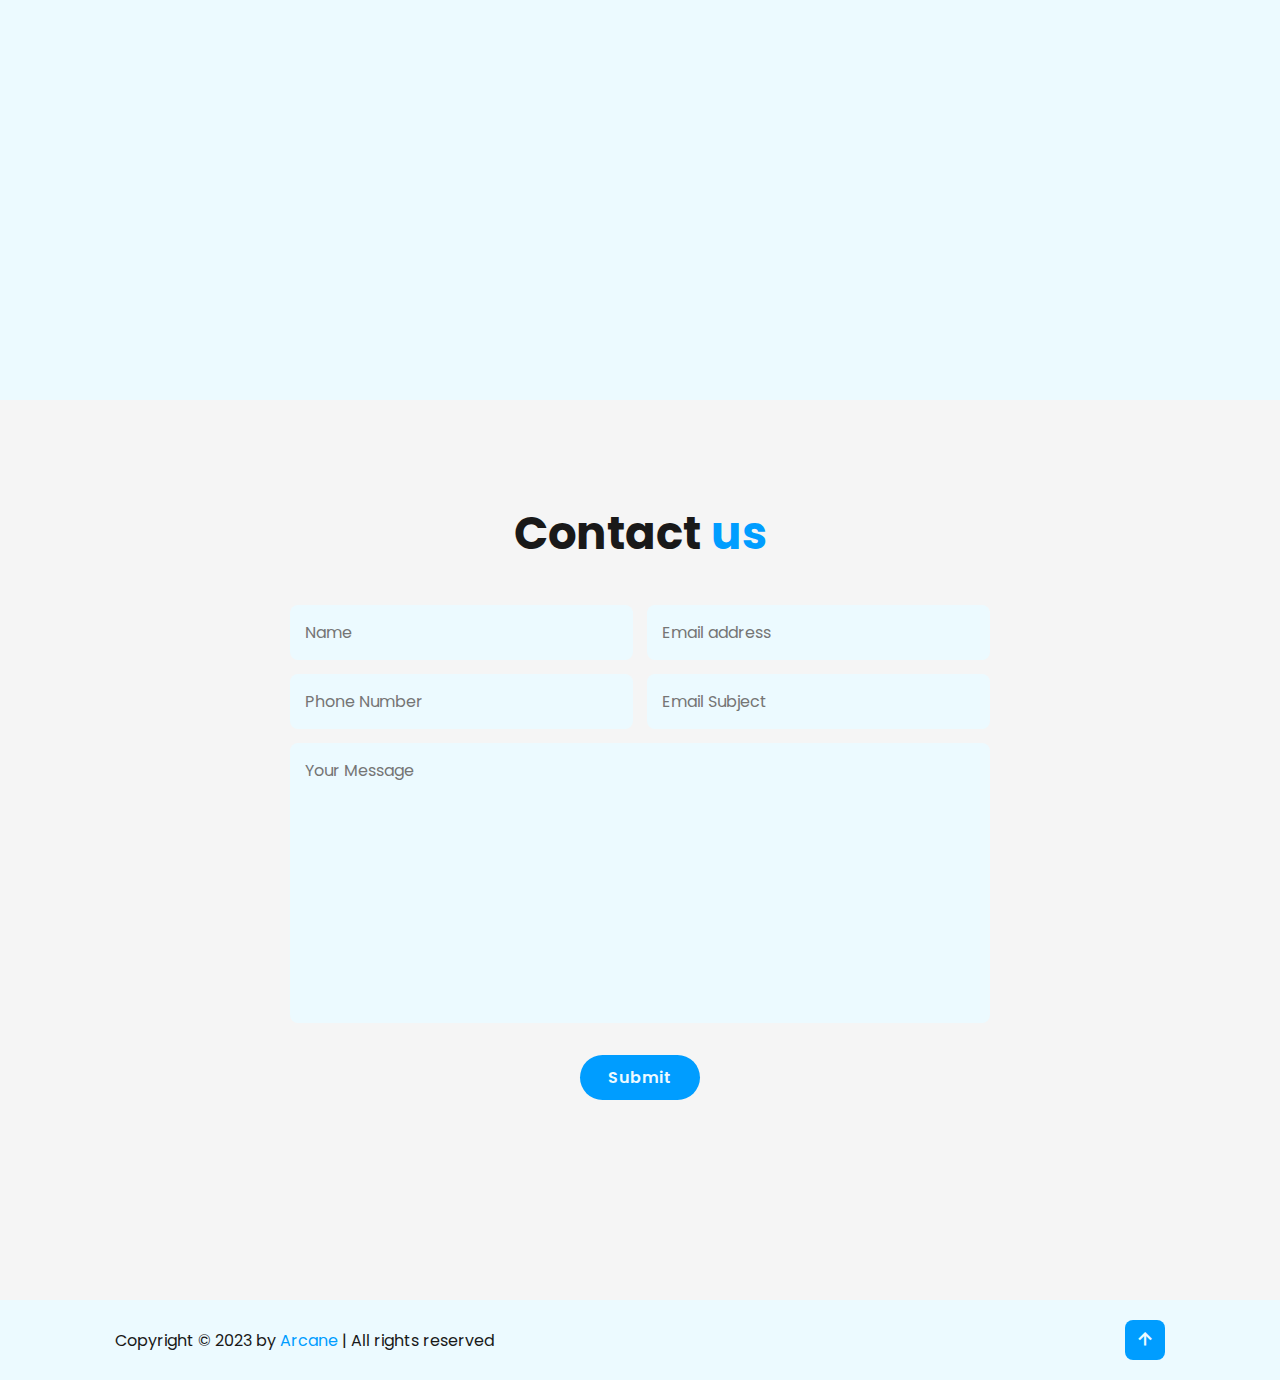
==== commit feb8ce15: "index.html" ====
--- a/index.html
+++ b/index.html
@@ -13,7 +13,7 @@
         <title>Arcane</title>
 
         <!-- The icon of the website -->
-        <link rel="icon" href="https://github.com/leatile-baaitse/leatile-baaitse.github.io/blob/main/Images/arcane_logo_icon_blue.png" type="image/x-icon">
+        <link rel="icon" href="Images/arcane_logo_icon_blue.png" type="image/x-icon">
 
         <!-- box icons -->
         <link rel="stylesheet" href="https://unpkg.com/boxicons@2.1.4/css/boxicons.min.css">
@@ -62,7 +62,7 @@
       <!-- about section design -->
       <section class="about" id="about">
         <div class="about-img">
-            <img src="https://github.com/leatile-baaitse/leatile-baaitse.github.io/blob/main/Images/what-is-ethereum.png" alt="about arcane" width="389rem">
+            <img src="Images/what-is-ethereum.png" alt="about arcane" width="389rem">
         </div>
 
         <div class="about-content">
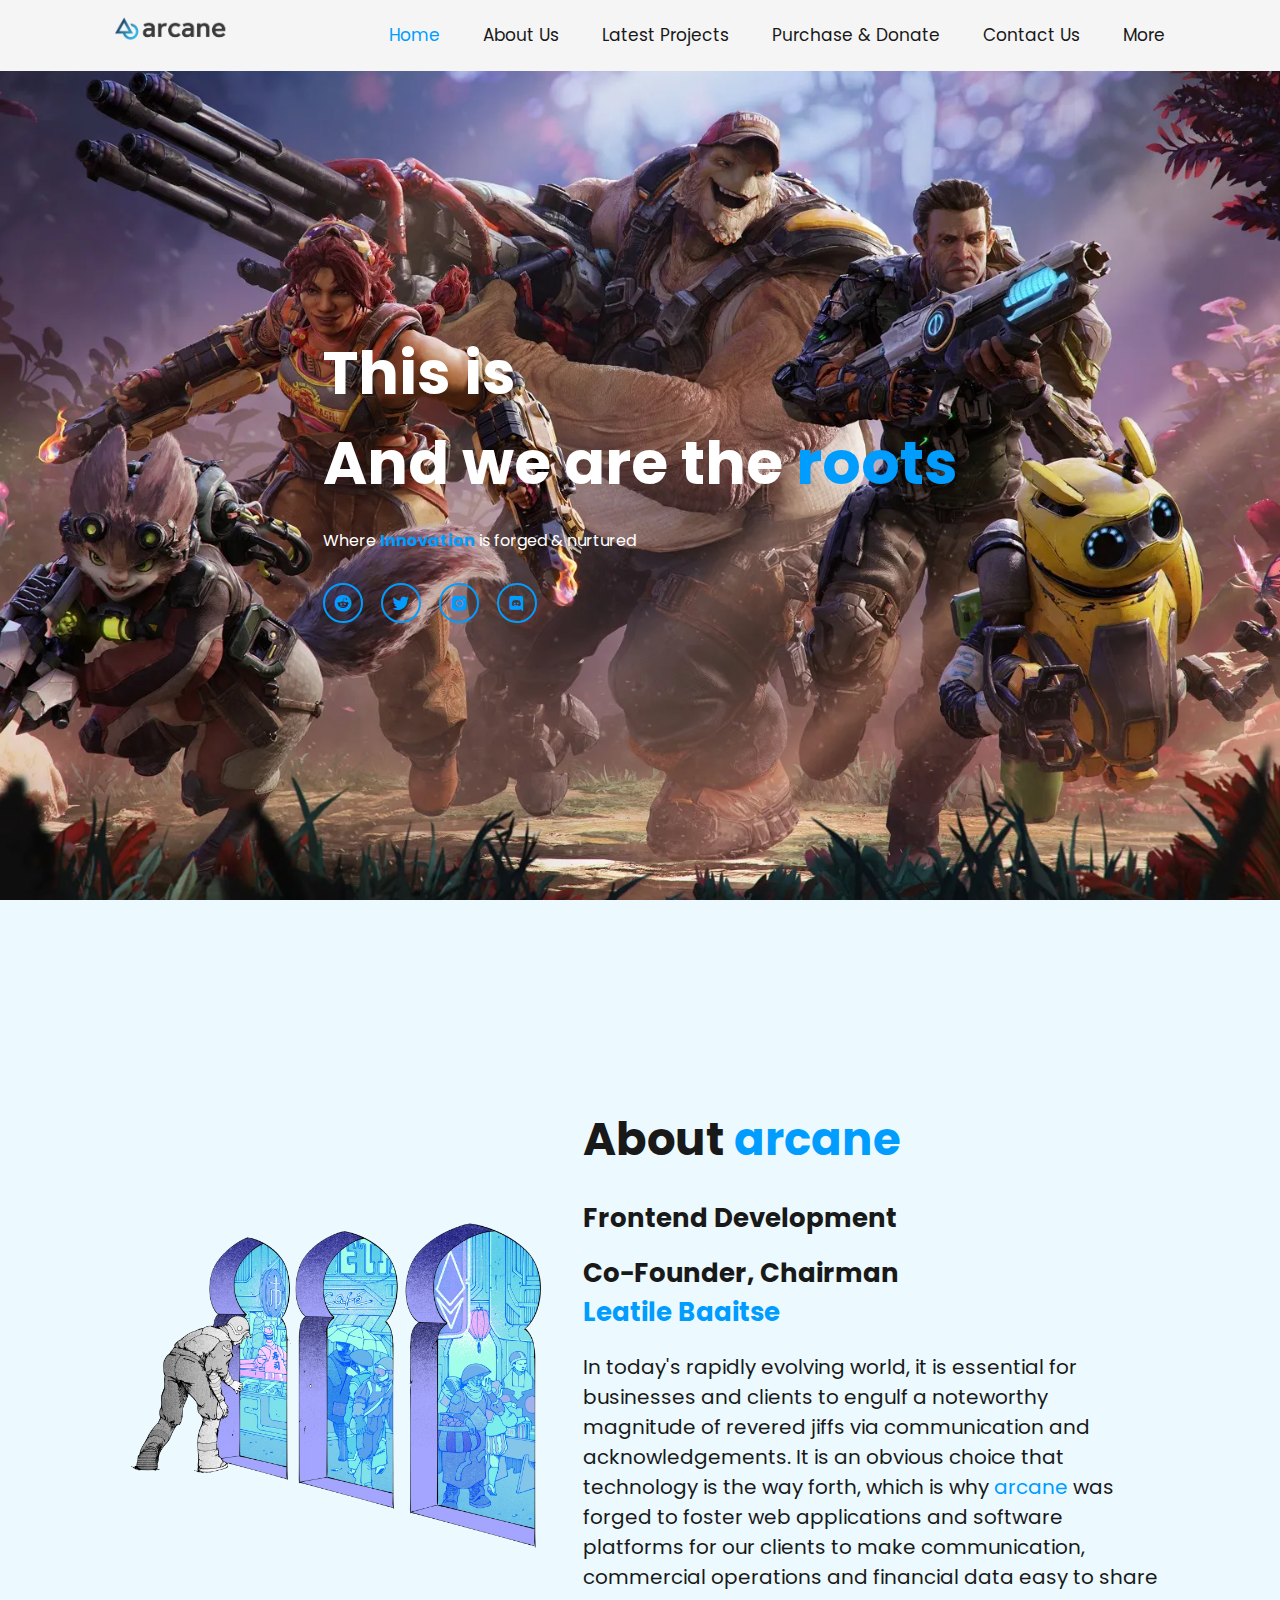
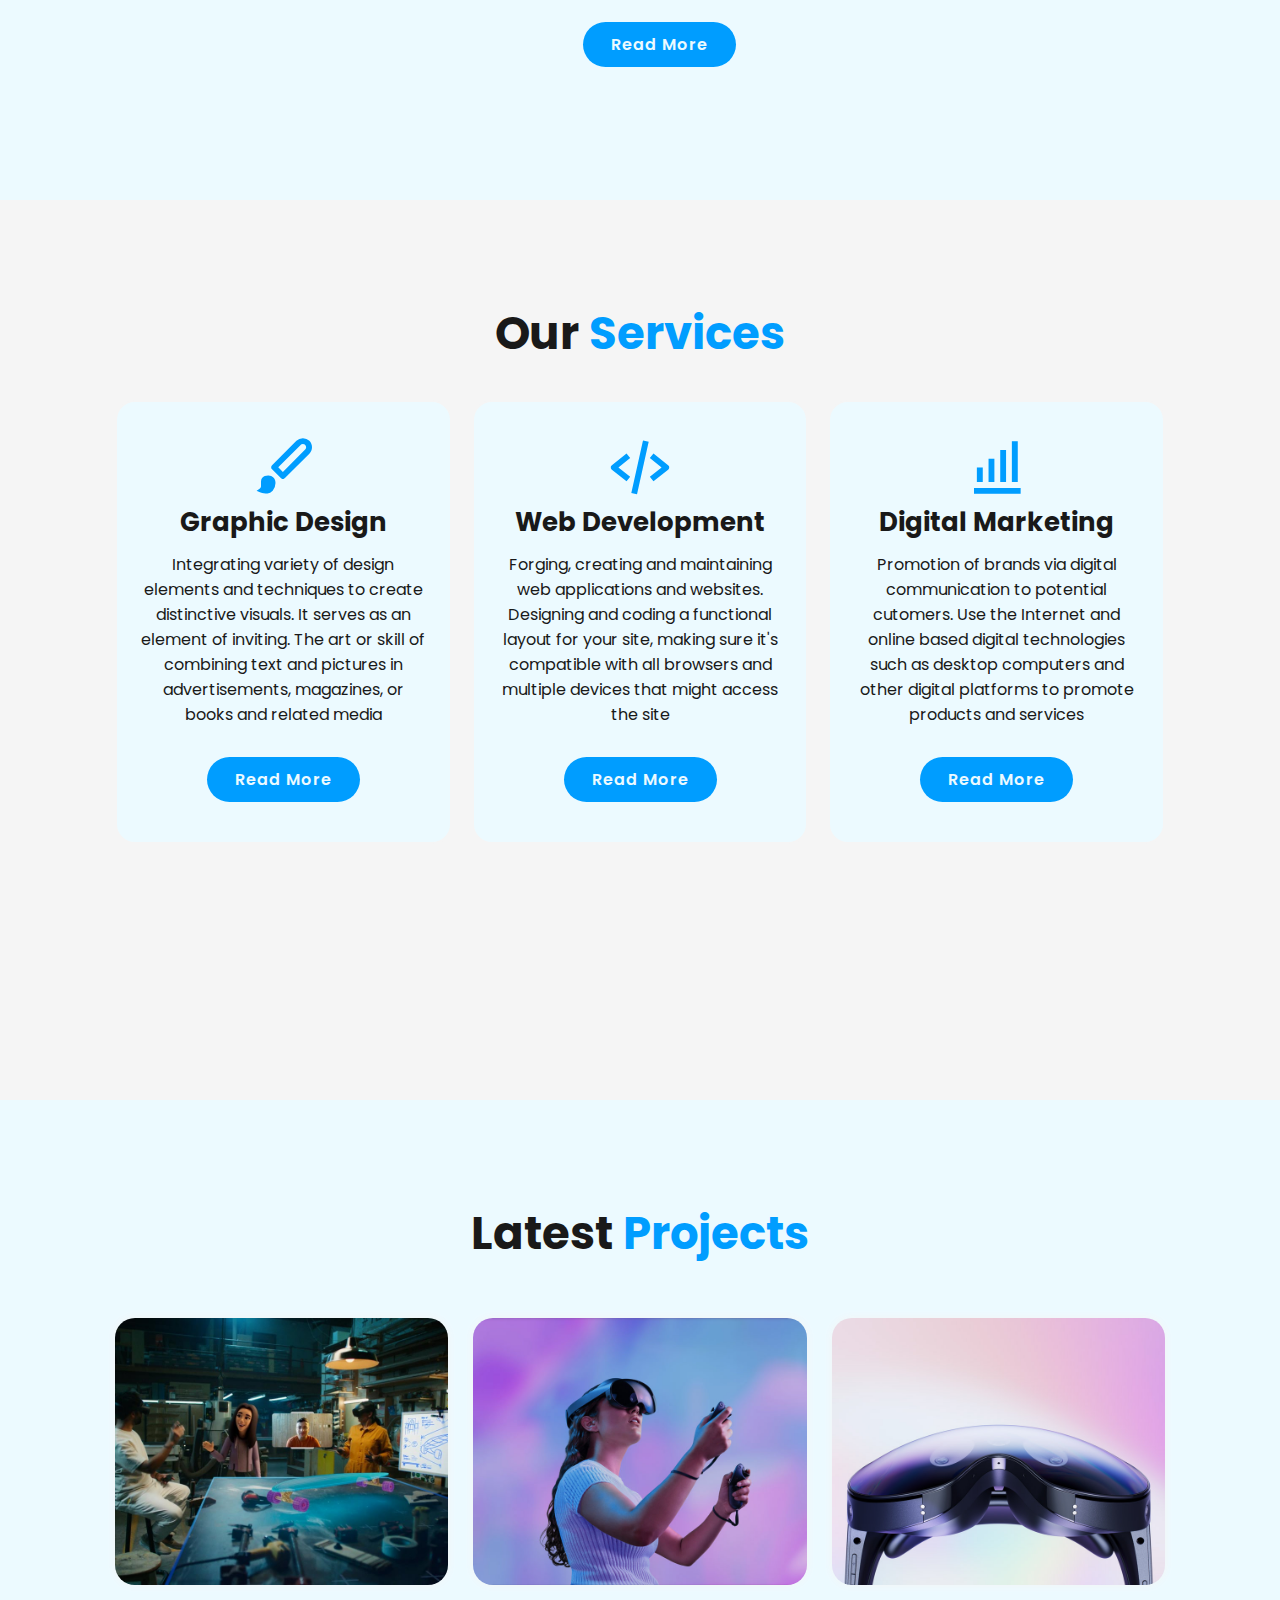
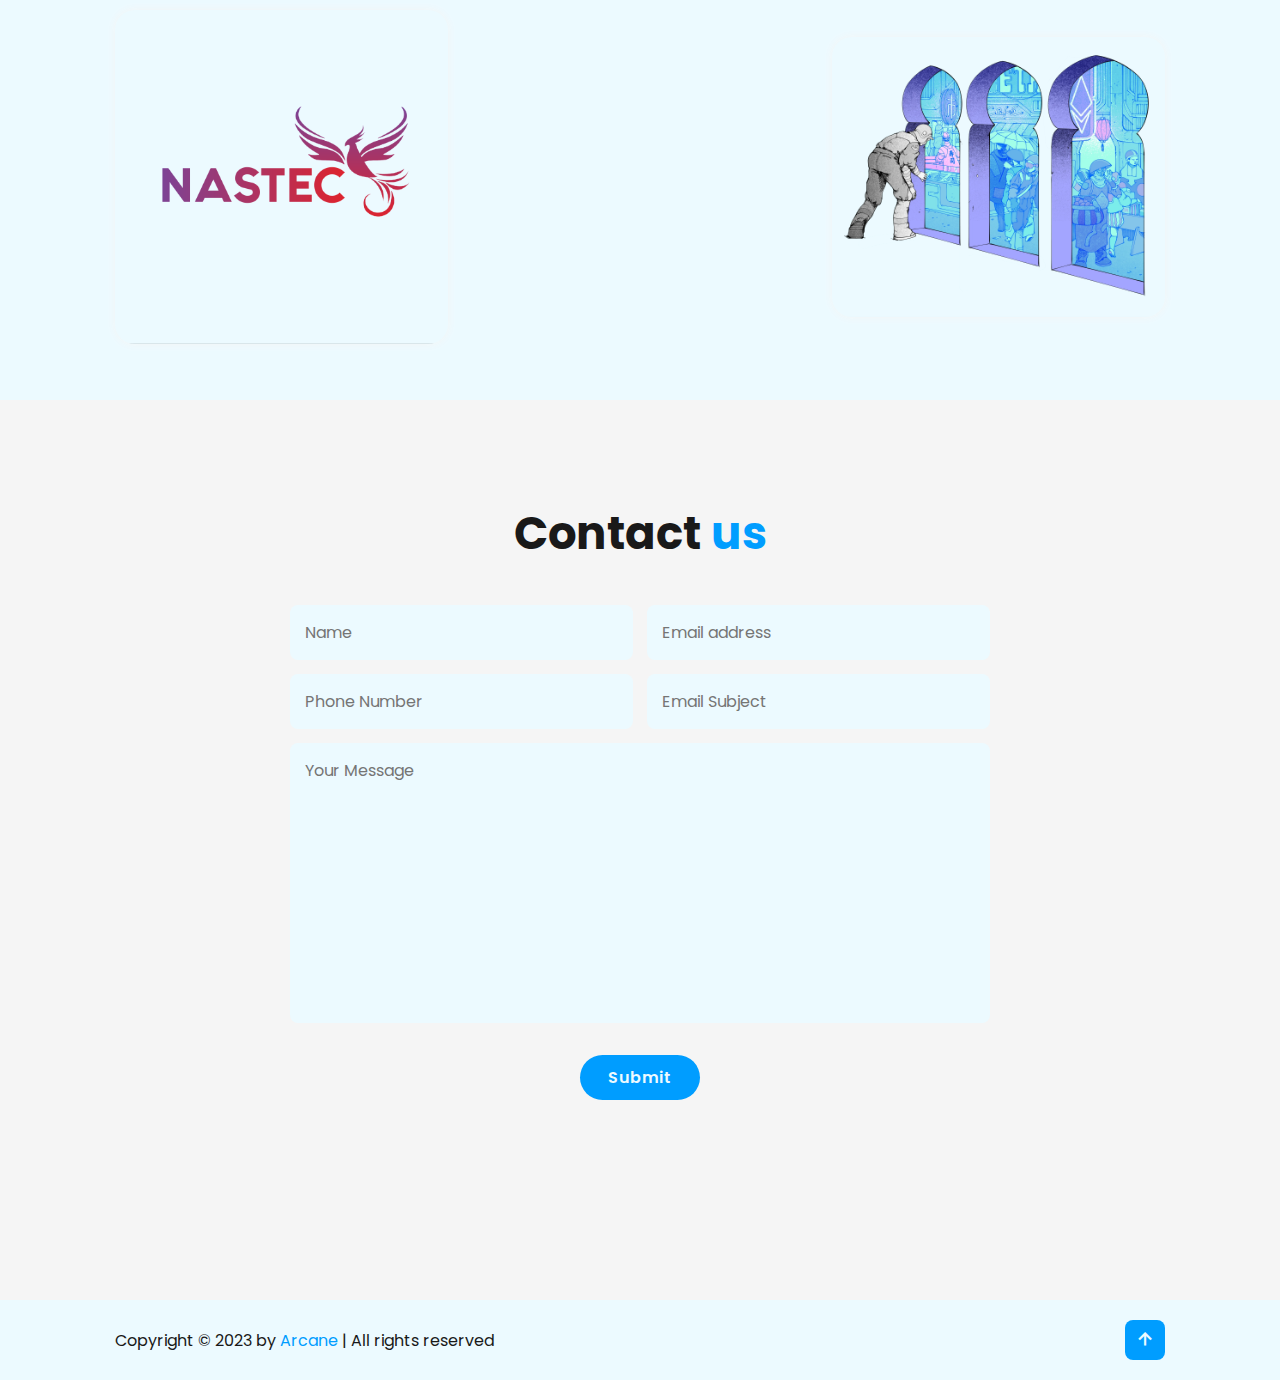
==== commit aa15bb12: "index.html" ====
--- a/index.html
+++ b/index.html
@@ -114,7 +114,7 @@
 
             <div class="portfolio-container">
                 <div class="portfolio-box">
-                    <img src="https://github.com/leatile-baaitse/leatile-baaitse.github.io/blob/main/Images/meta environment.jpg" alt="">
+                    <img src="Images/meta environment.jpg" alt="">
                     <div class="portfolio-layer">
                         <h4 style="color: whitesmoke !important;">Web Design</h4>
                         <p style="color: whitesmoke !important;">Web application forged to imitate the idea of being a chatbot. Humane responses to input are fostered</p>
@@ -123,7 +123,7 @@
                 </div>
 
                 <div class="portfolio-box">
-                    <img src="https://github.com/leatile-baaitse/leatile-baaitse.github.io/blob/main/Images/Person using VR Goggles.jpg" alt="">
+                    <img src="Images/Person using VR Goggles.jpg" alt="">
                     <div class="portfolio-layer">
                         <h4 style="color: whitesmoke !important;">Graphic Design</h4>
                         <p style="color: whitesmoke !important;">Using technology, deign elements and techniques to create enticing visuals to attract the end user</p>
@@ -132,7 +132,7 @@
                 </div>
 
                 <div class="portfolio-box">
-                    <img src="https://github.com/leatile-baaitse/leatile-baaitse.github.io/blob/main/Images/VR Goggles.jpg" alt="">
+                    <img src="Images/VR Goggles.jpg" alt="">
                     <div class="portfolio-layer">
                         <h4 style="color: whitesmoke !important;">Comic art</h4>
                         <p style="color: whitesmoke !important;">Designing, writing and directing comics of my own for manga and comic fans to enjoy, read and nurture</p>
@@ -141,7 +141,7 @@
                 </div>
 
                 <div class="portfolio-box">
-                    <img src="https://github.com/leatile-baaitse/leatile-baaitse.github.io/blob/main/Images/nastec red.png" alt="">
+                    <img src="Images/nastec red.png" alt="">
                     <div class="portfolio-layer">
                         <h4 style="color: whitesmoke !important;">Artficial Intelligence</h4>
                         <p style="color: whitesmoke !important;">Using deep learning, neural networks back-end programming languages to support AI and ML softwares and algorithms</p>
@@ -159,7 +159,7 @@
                 </div>
 
                 <div class="portfolio-box">
-                    <img src="https://github.com/leatile-baaitse/leatile-baaitse.github.io/blob/main/Images/what-is-ethereum.png" alt="">
+                    <img src="Images/what-is-ethereum.png" alt="">
                     <div class="portfolio-layer">
                         <h4 style="color: whitesmoke !important;">Photoshop</h4>
                         <p style="color: whitesmoke !important;">Using Adobe software to design and customize media including photos, videos and logo packages</p>
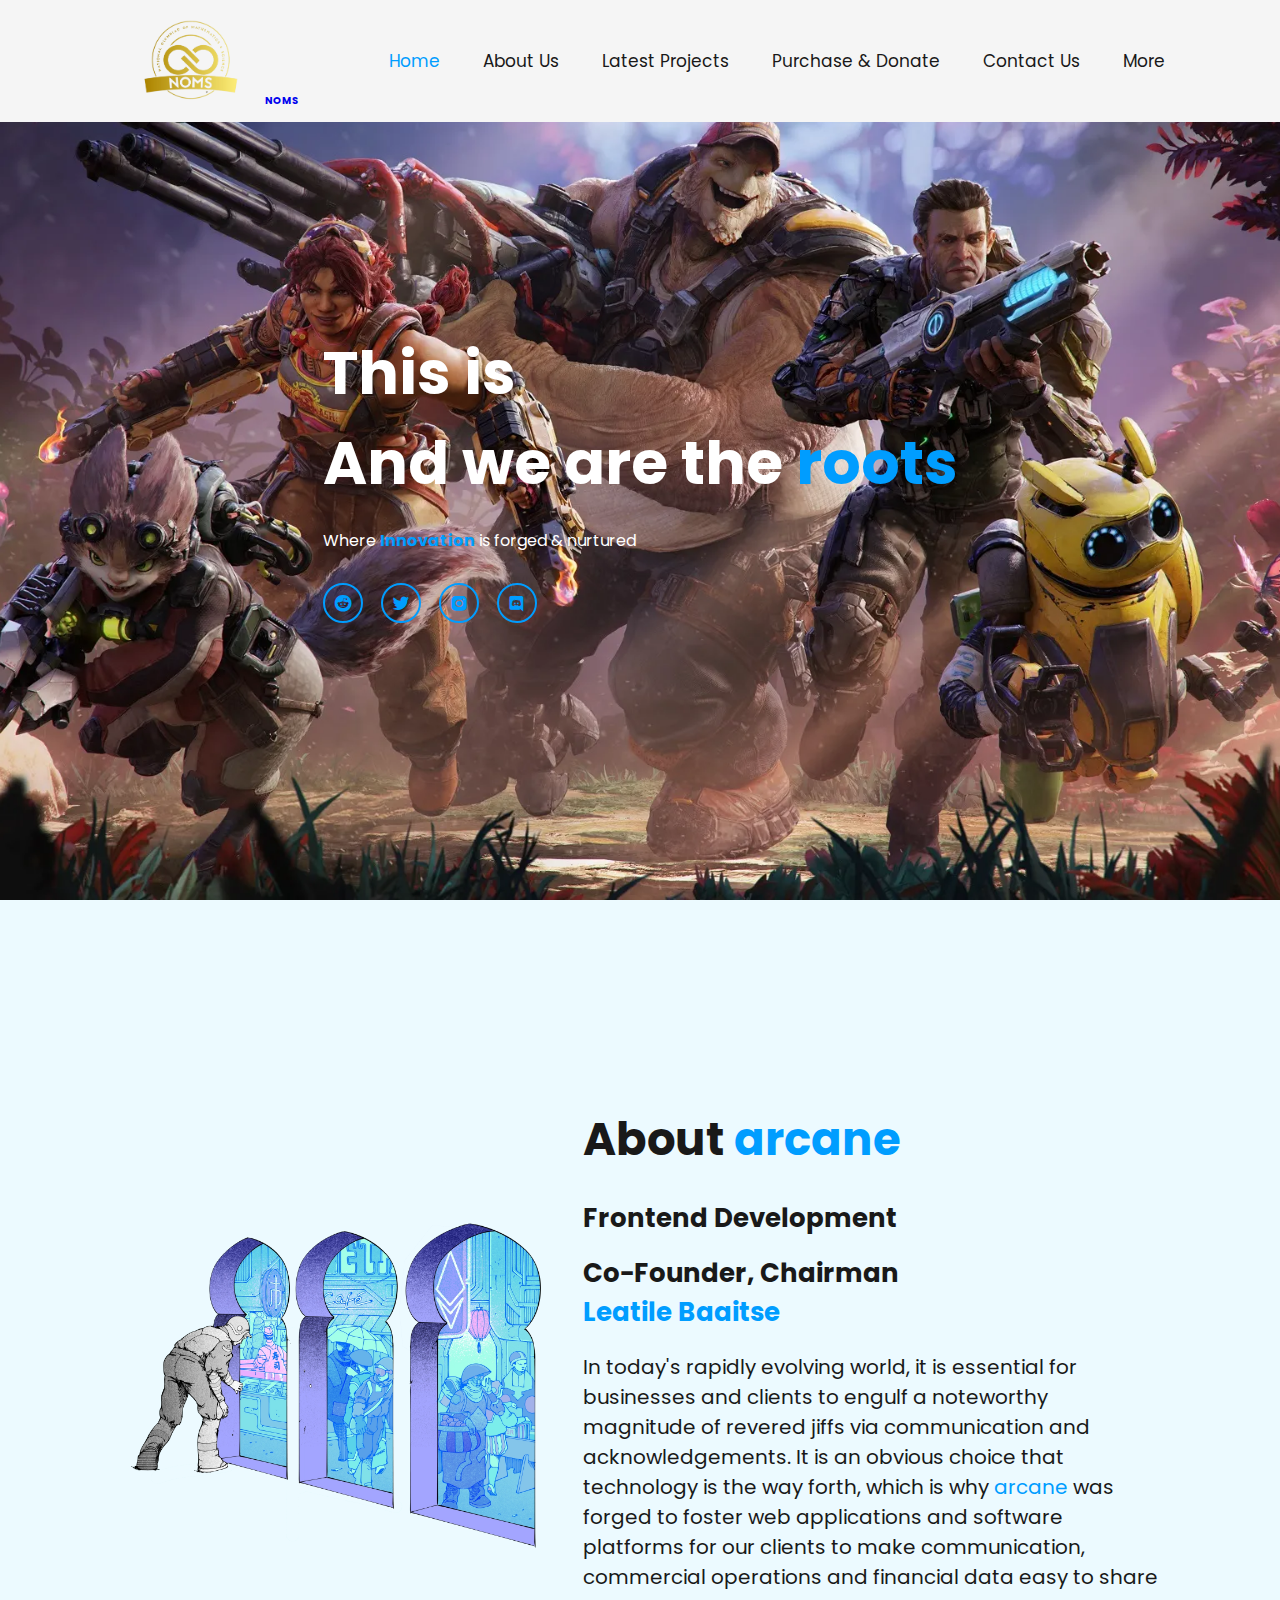
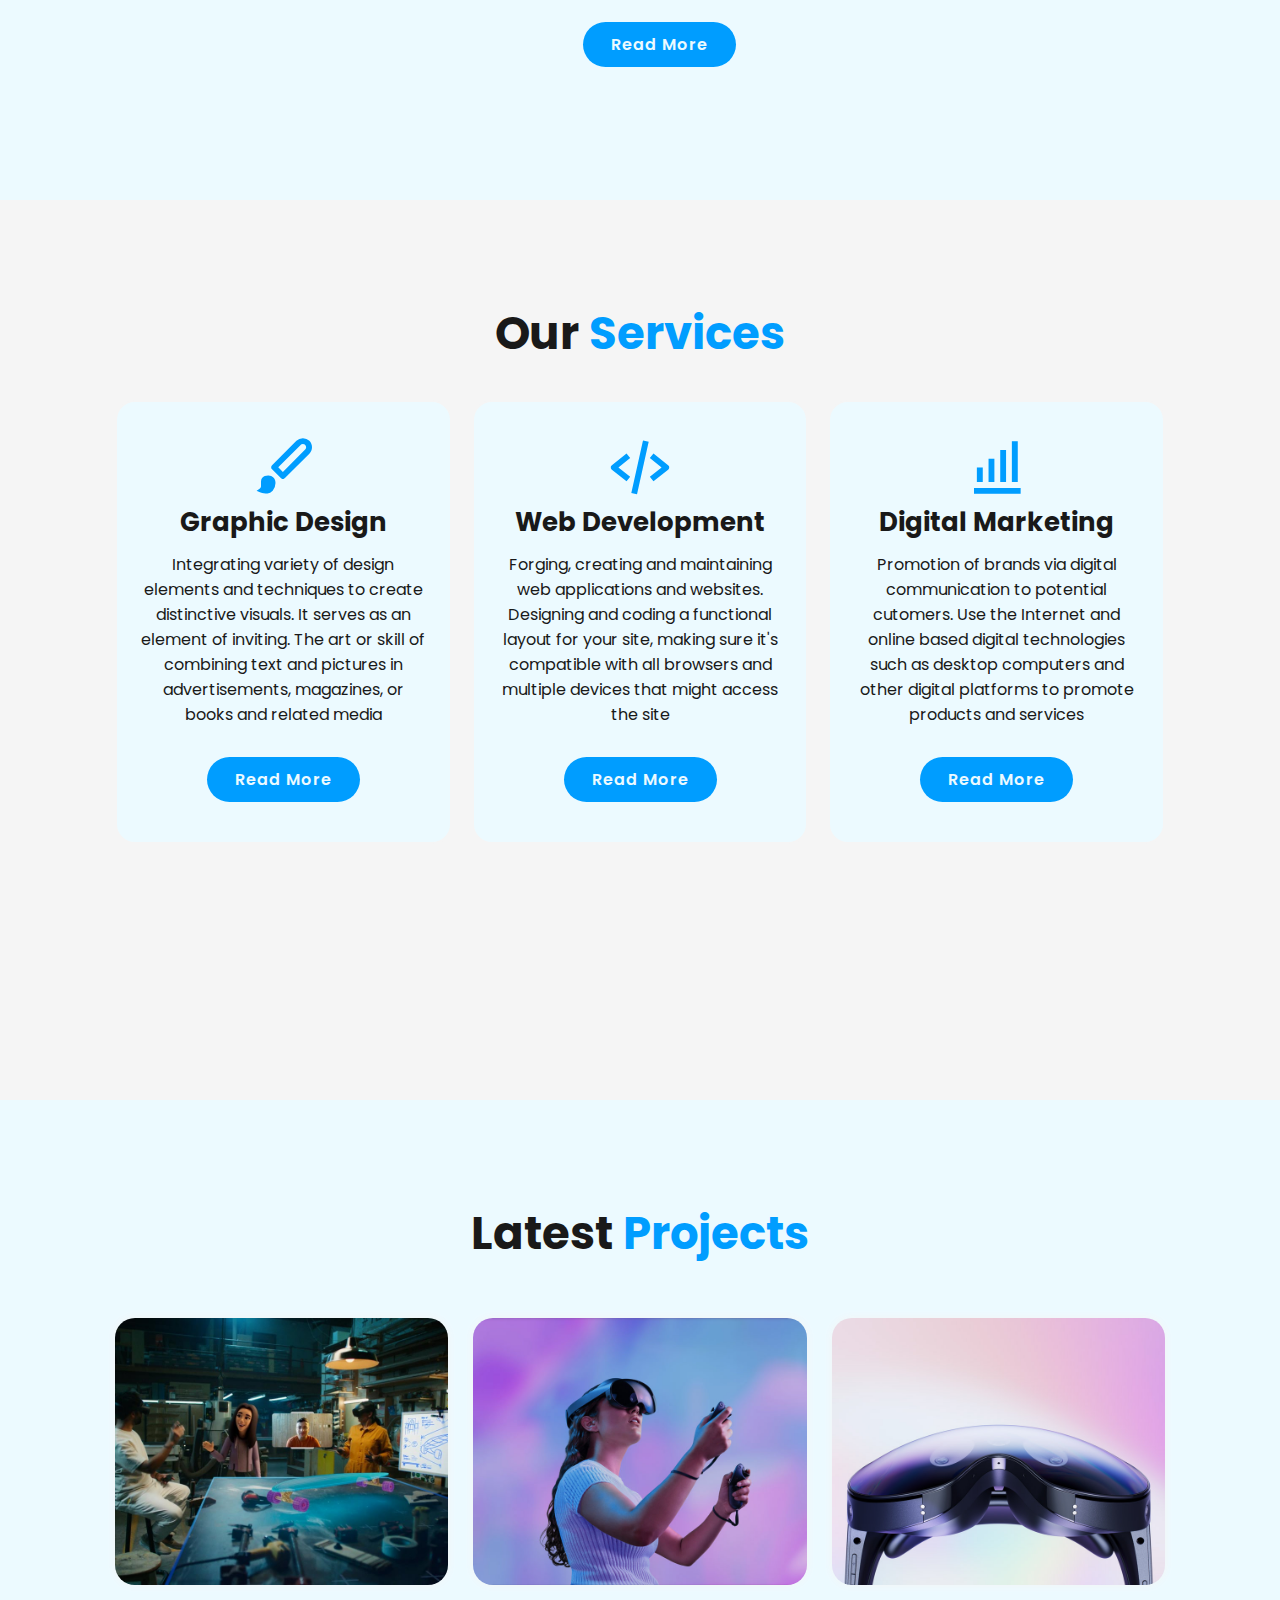
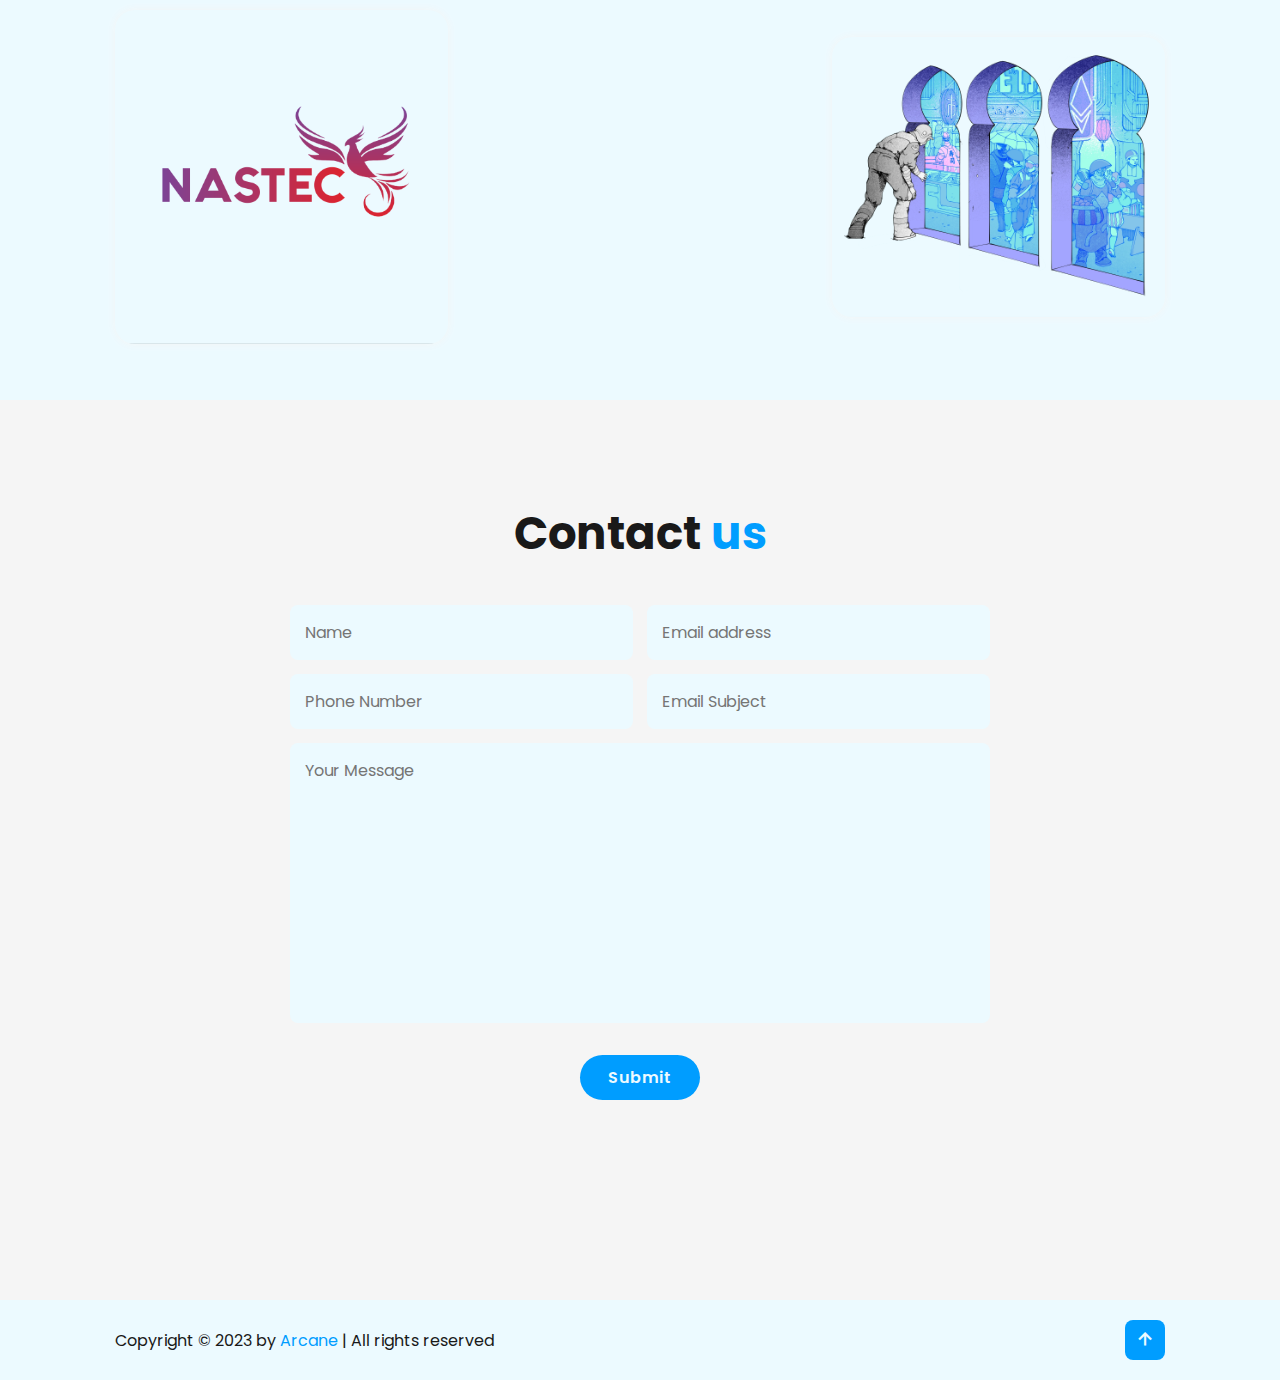
==== commit 579fa315: "index.html" ====
--- a/index.html
+++ b/index.html
@@ -13,7 +13,7 @@
         <title>Arcane</title>
 
         <!-- The icon of the website -->
-        <link rel="icon" href="Images/arcane_logo_icon_blue.png" type="image/x-icon">
+        <link rel="icon" href="Images/NOMS-removebg.png" type="image/x-icon">
 
         <!-- box icons -->
         <link rel="stylesheet" href="https://unpkg.com/boxicons@2.1.4/css/boxicons.min.css">
@@ -25,7 +25,7 @@
 
     <body>
         <header class="header">
-            <a href="#"><img src="Images/arcane full logo-originalBlue.png" alt="Arcane" width="150rem"></a>
+            <a href="#"><img src="Images/NOMS-removebg.png" alt="Arcane" width="150rem"><strong>NOMS</strong></a>
 
             <i class="bx bx-menu" id="menu-icon"></i>
 
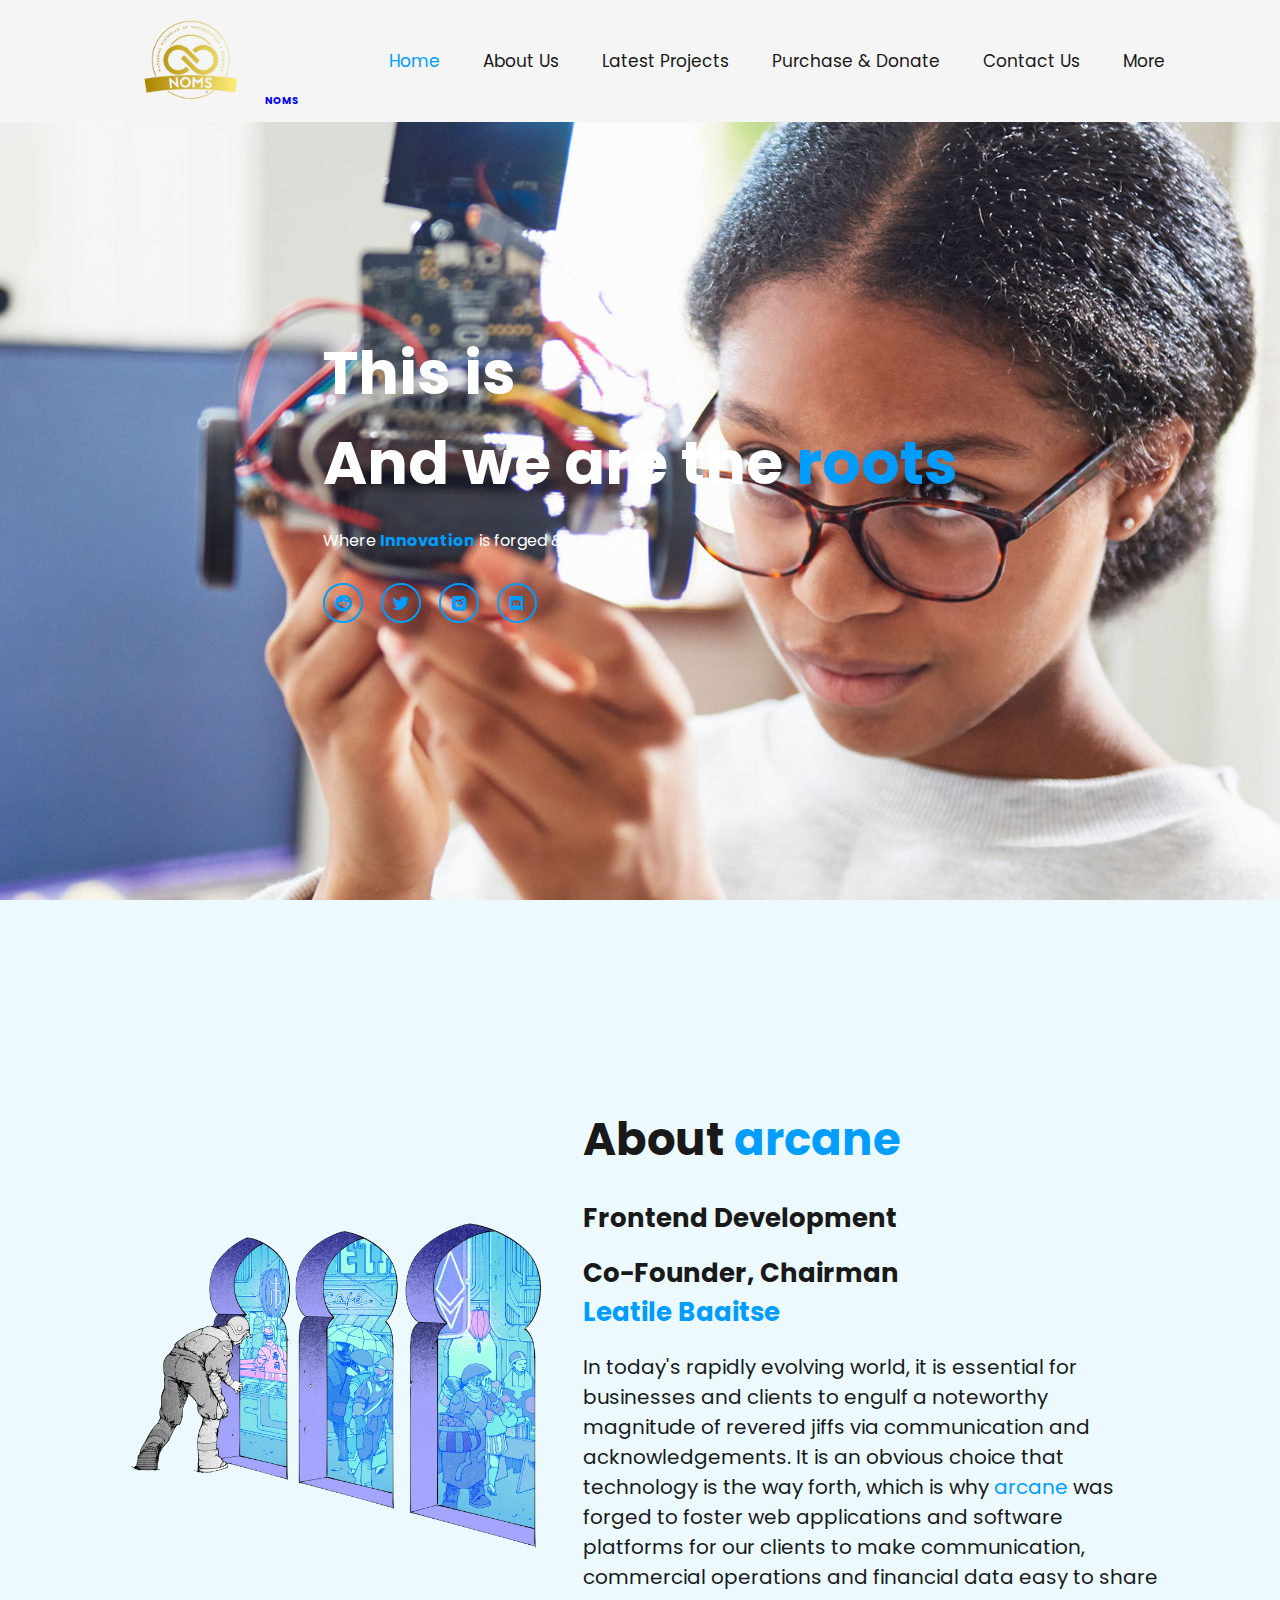
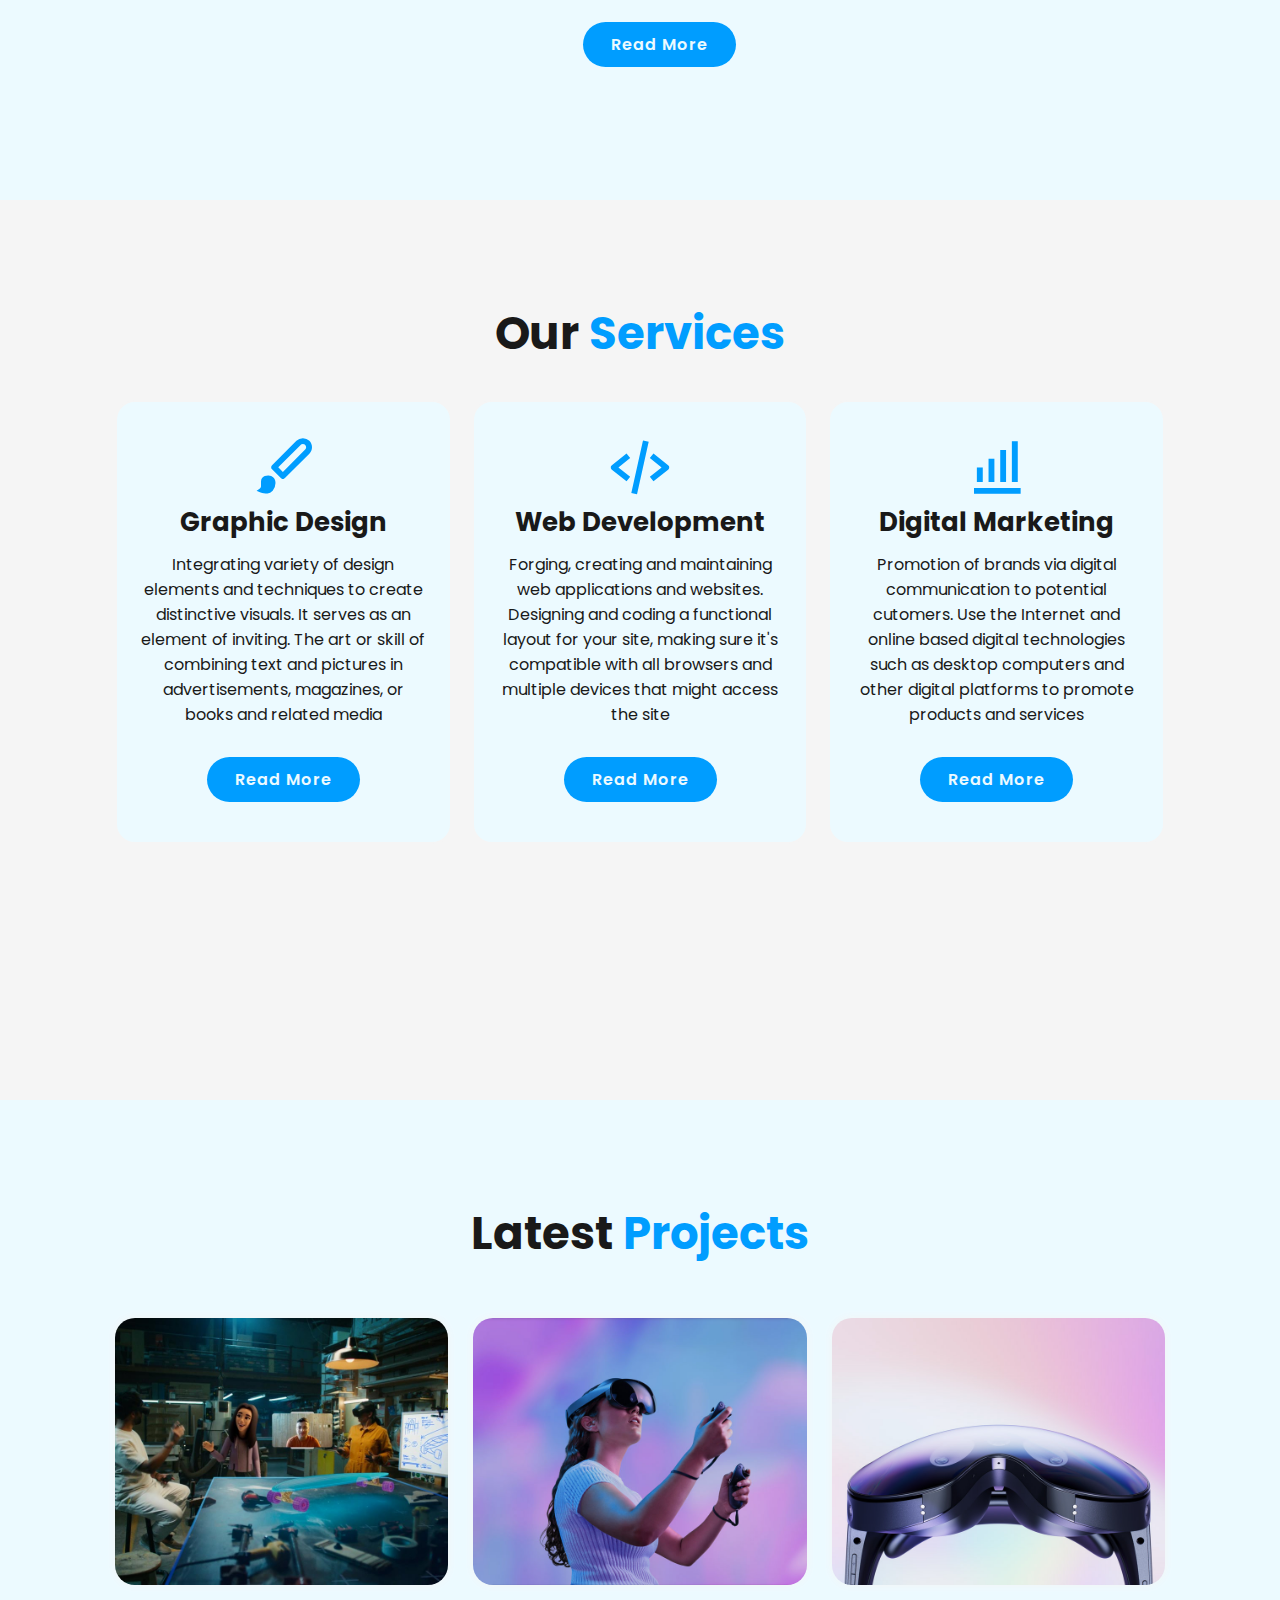
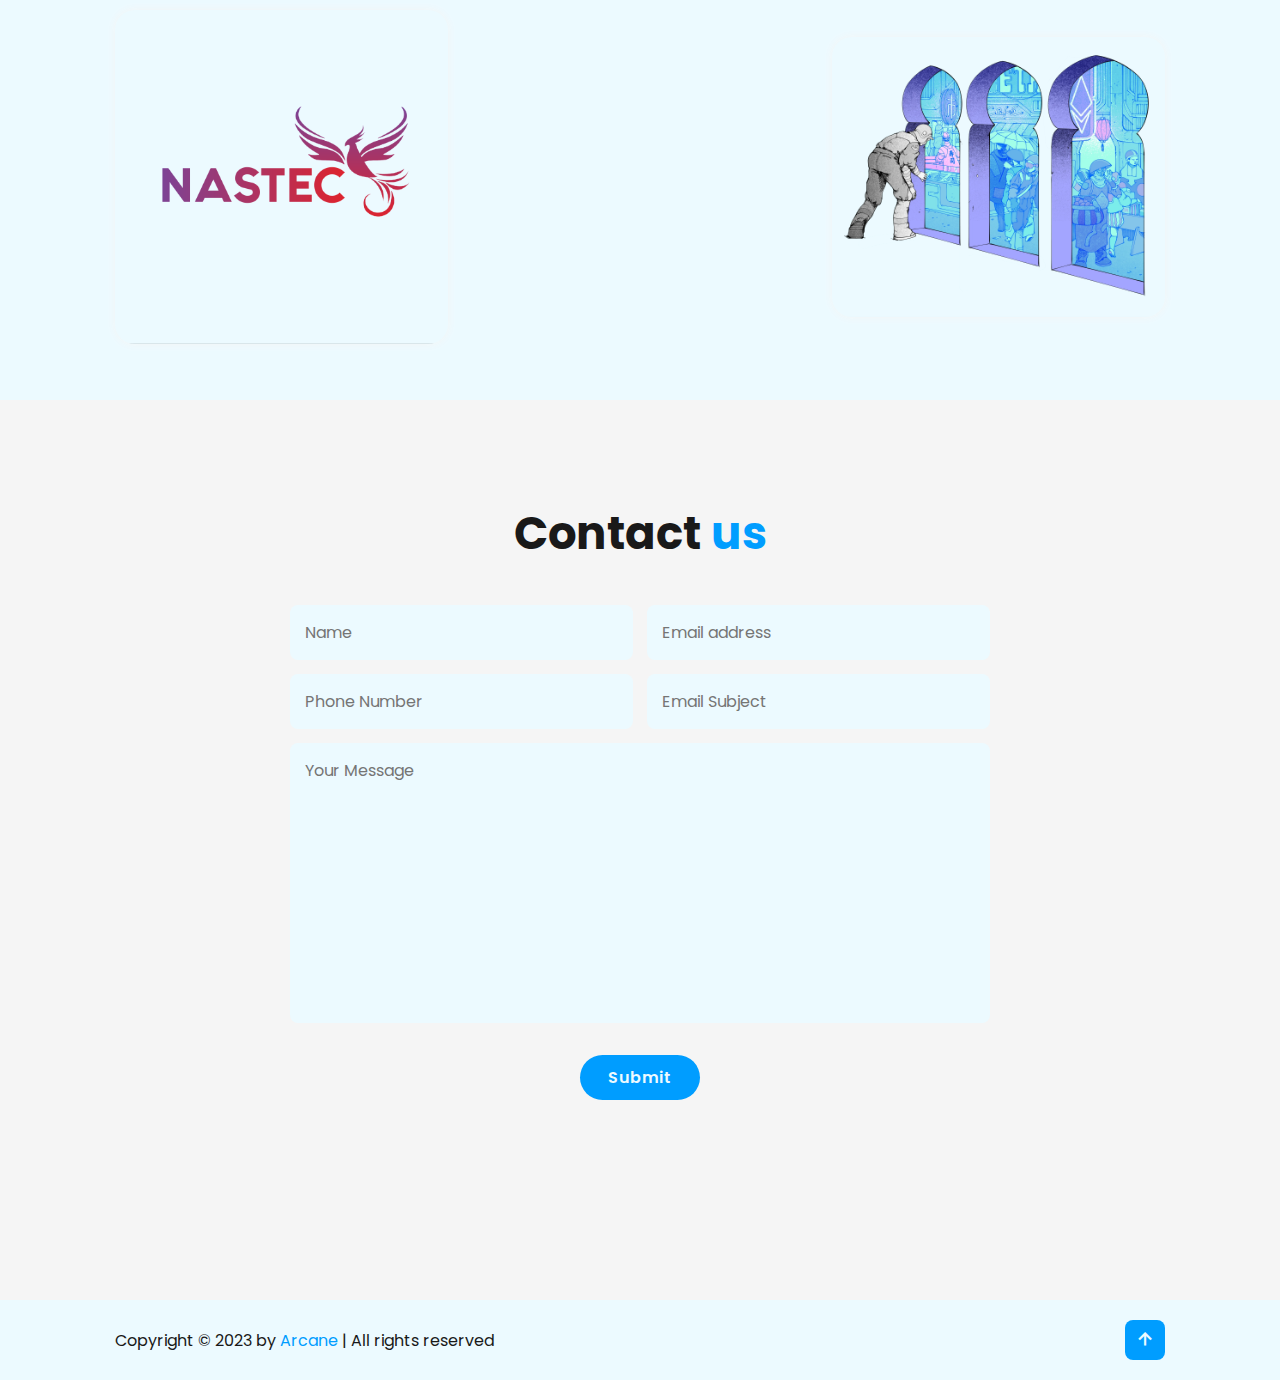
==== commit c67b570e: "index.html" ====
--- a/index.html
+++ b/index.html
@@ -6,11 +6,11 @@
         <meta charset="UTF-8">
         <meta http-equiv="X-UA-Compatible" content="IE-edge">
         <meta name="author" content="Leatile Baaitse">
-        <meta name="description" content="arcane | Official Website">
+        <meta name="description" content="NOMS | National Olympiad Of Mathematics & Science">
         <meta name="viewport" content="width=device-width, initial-scale=1.0">
 
         <!-- title of the web application-->
-        <title>Arcane</title>
+        <title>NOMS</title>
 
         <!-- The icon of the website -->
         <link rel="icon" href="Images/NOMS-removebg.png" type="image/x-icon">
--- a/style.css
+++ b/style.css
@@ -84,7 +84,7 @@
 }
 
 .home {
-    background-image: url(Images/crucible_keyart_8000x4501.webp) !important;
+    background-image: url(Images/230215-gg-stem-kids-bd-2x1.jpg) !important;
     background-size: cover !important;
     background-position: center !important;
     height: 100vh !important;
@@ -587,4 +587,4 @@
         text-align: center;
         margin-top: 2rem;
     }
-}+}
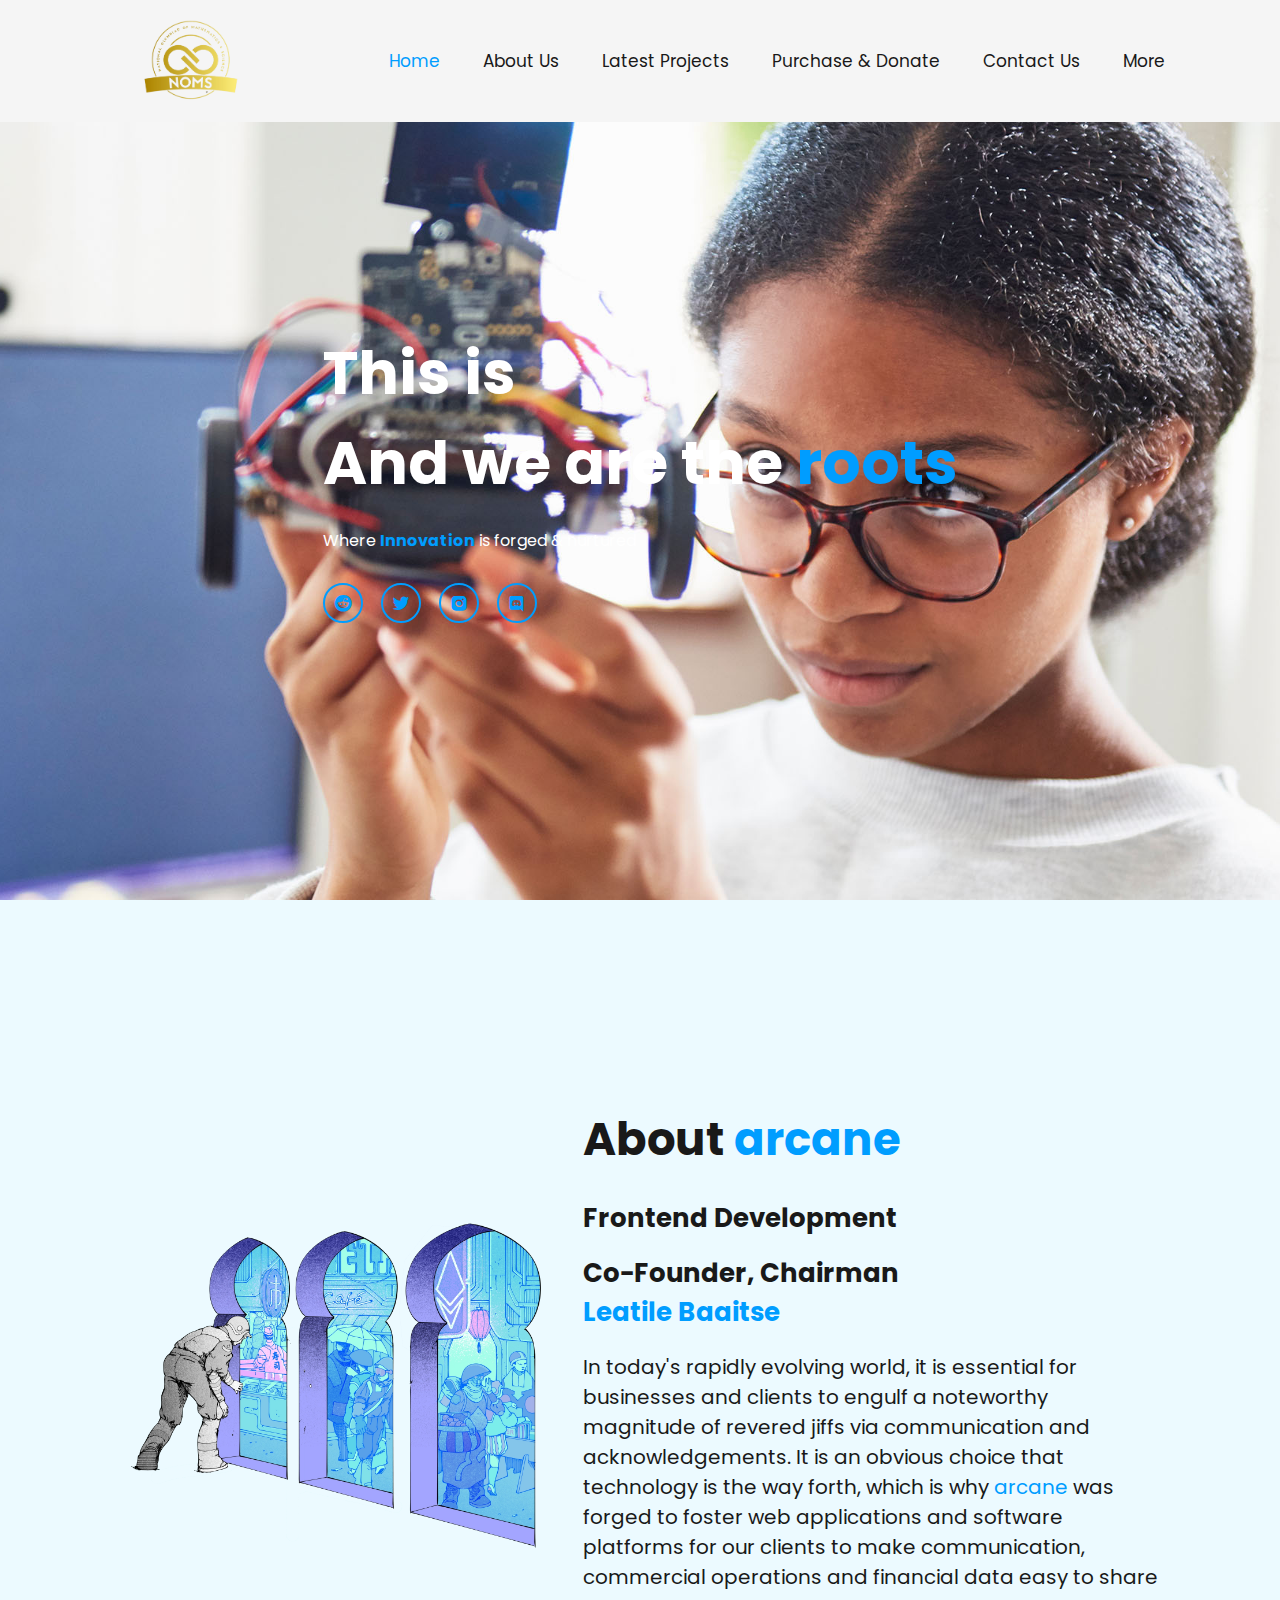
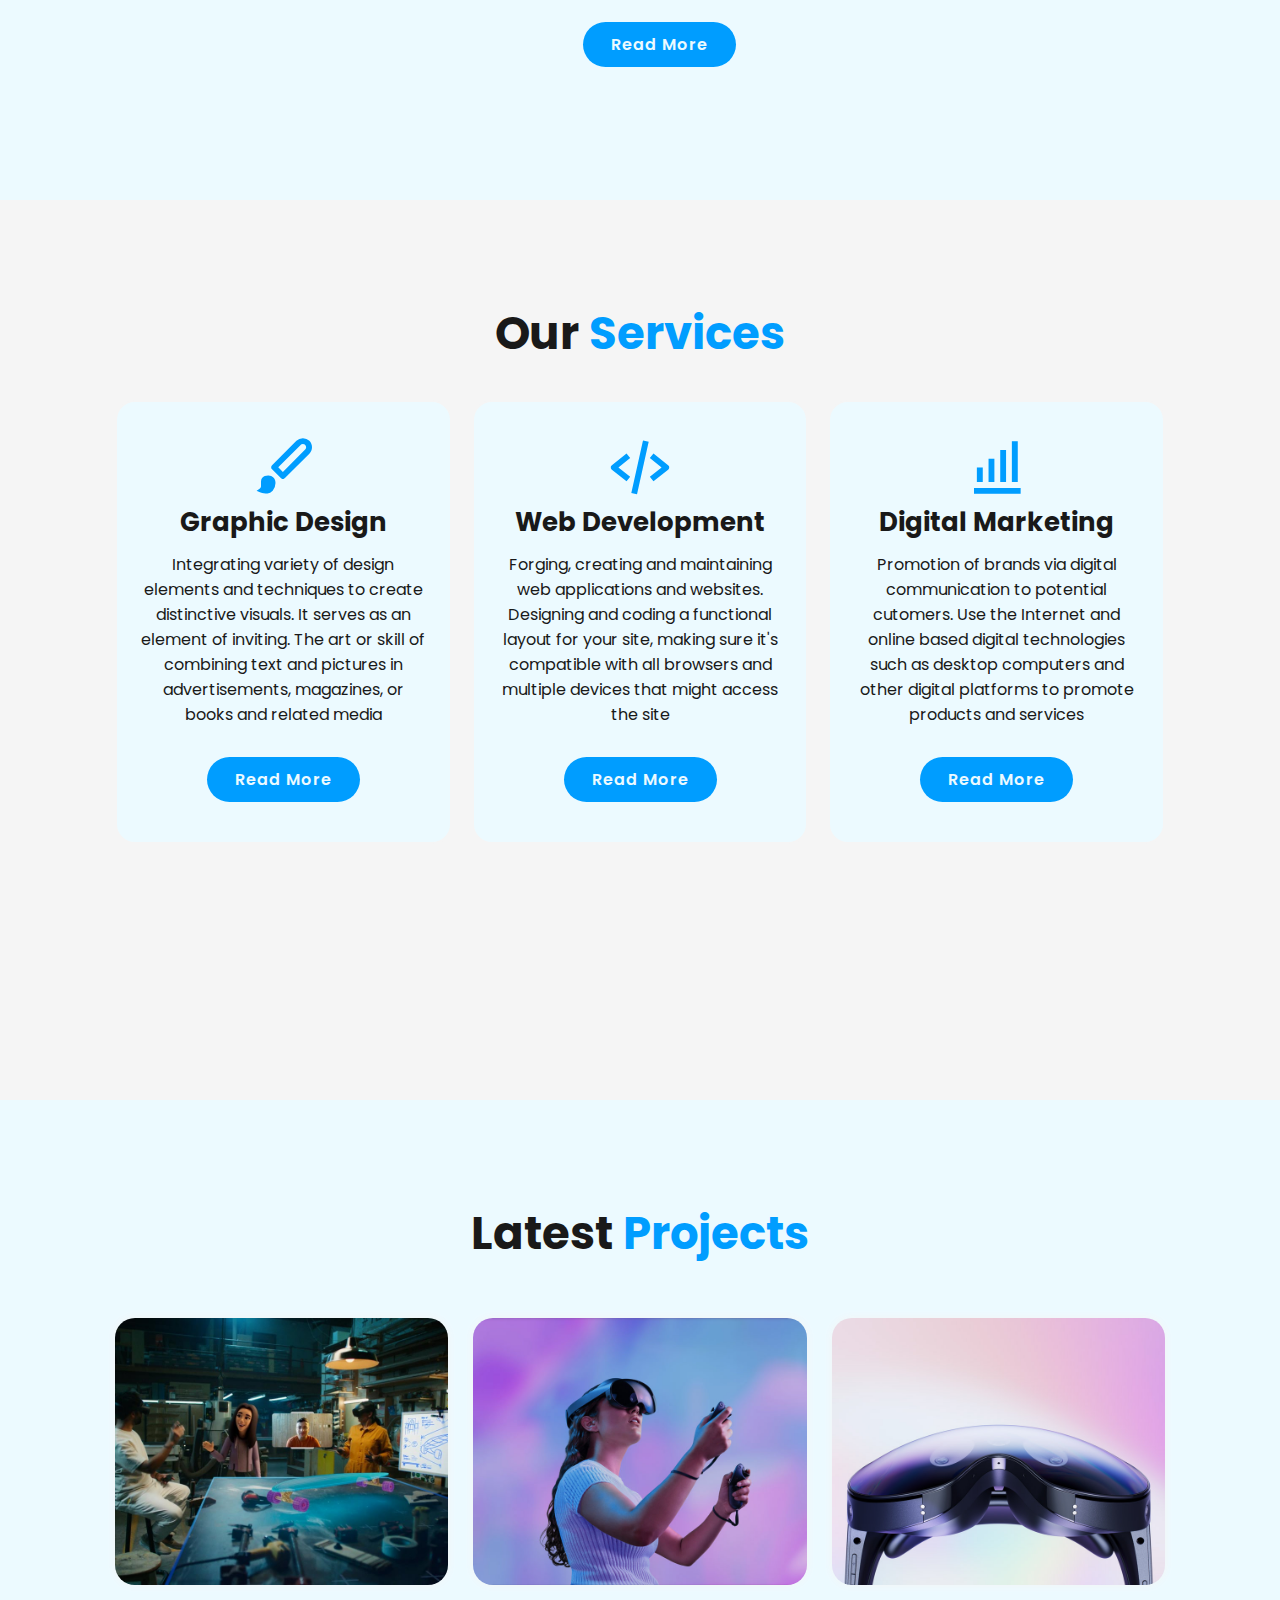
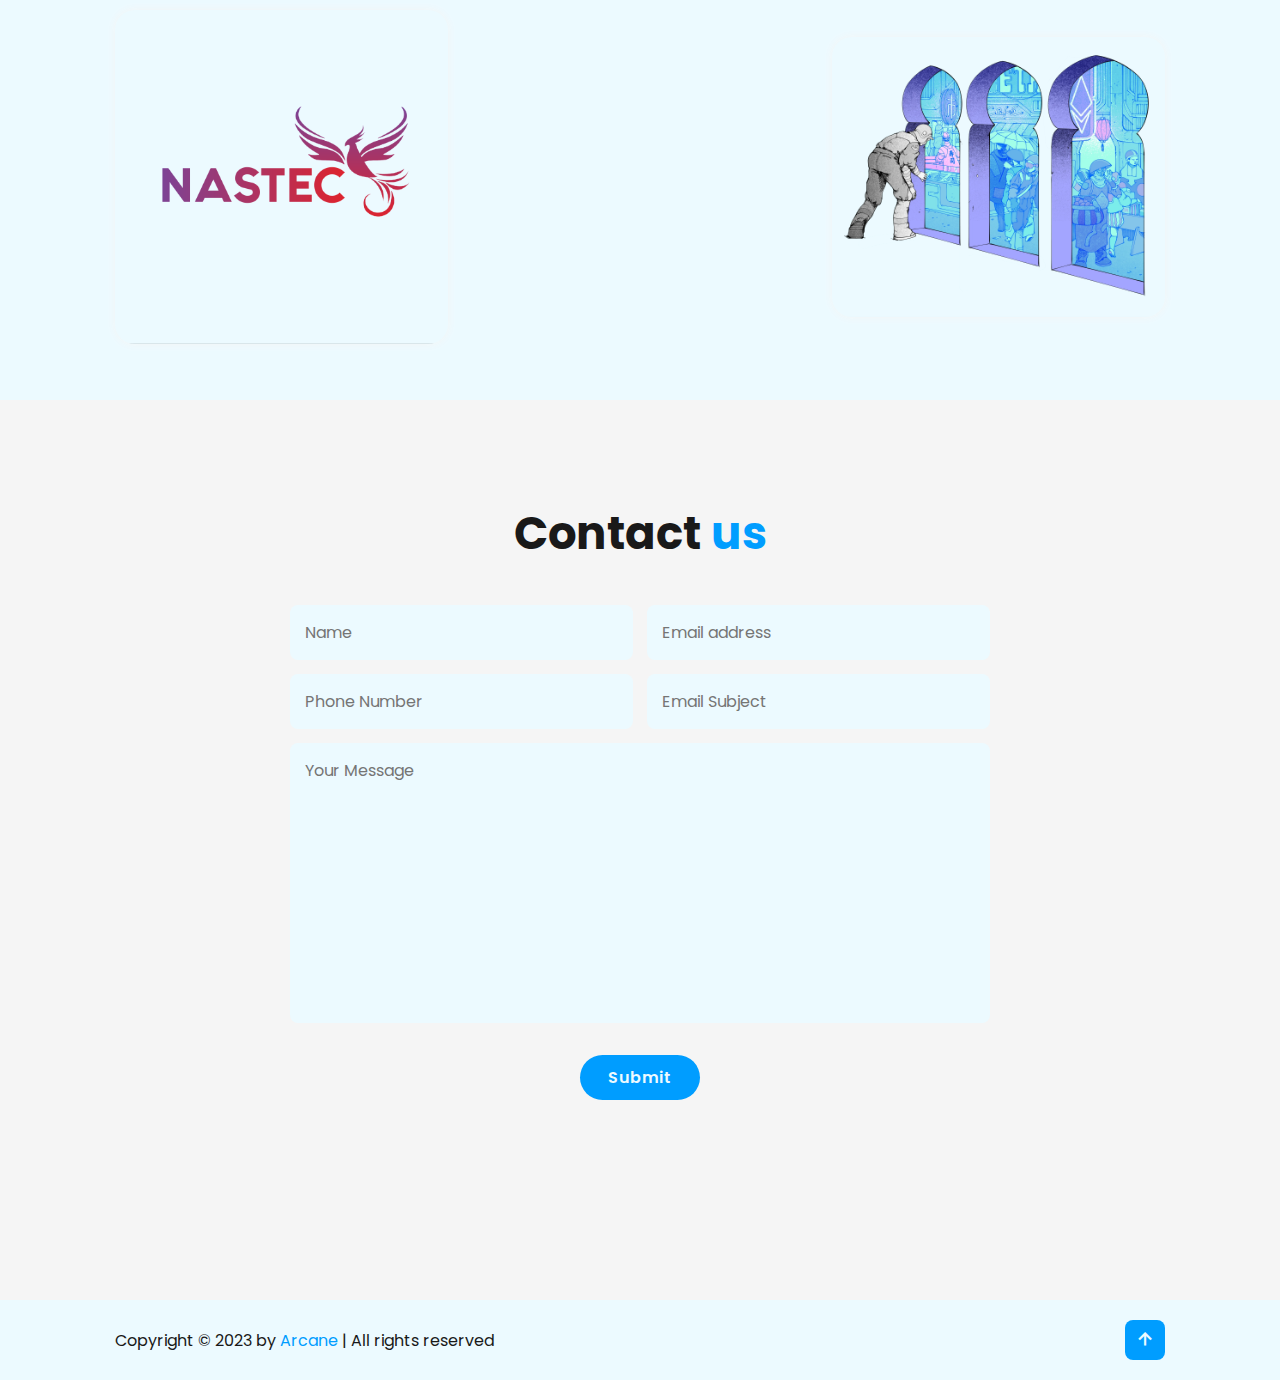
==== commit 21a4a7c5: "index.html" ====
--- a/index.html
+++ b/index.html
@@ -25,7 +25,7 @@
 
     <body>
         <header class="header">
-            <a href="#"><img src="Images/NOMS-removebg.png" alt="Arcane" width="150rem"><strong>NOMS</strong></a>
+            <a href="#"><img src="Images/NOMS-removebg.png" alt="Arcane" width="150rem"></a>
 
             <i class="bx bx-menu" id="menu-icon"></i>
 
